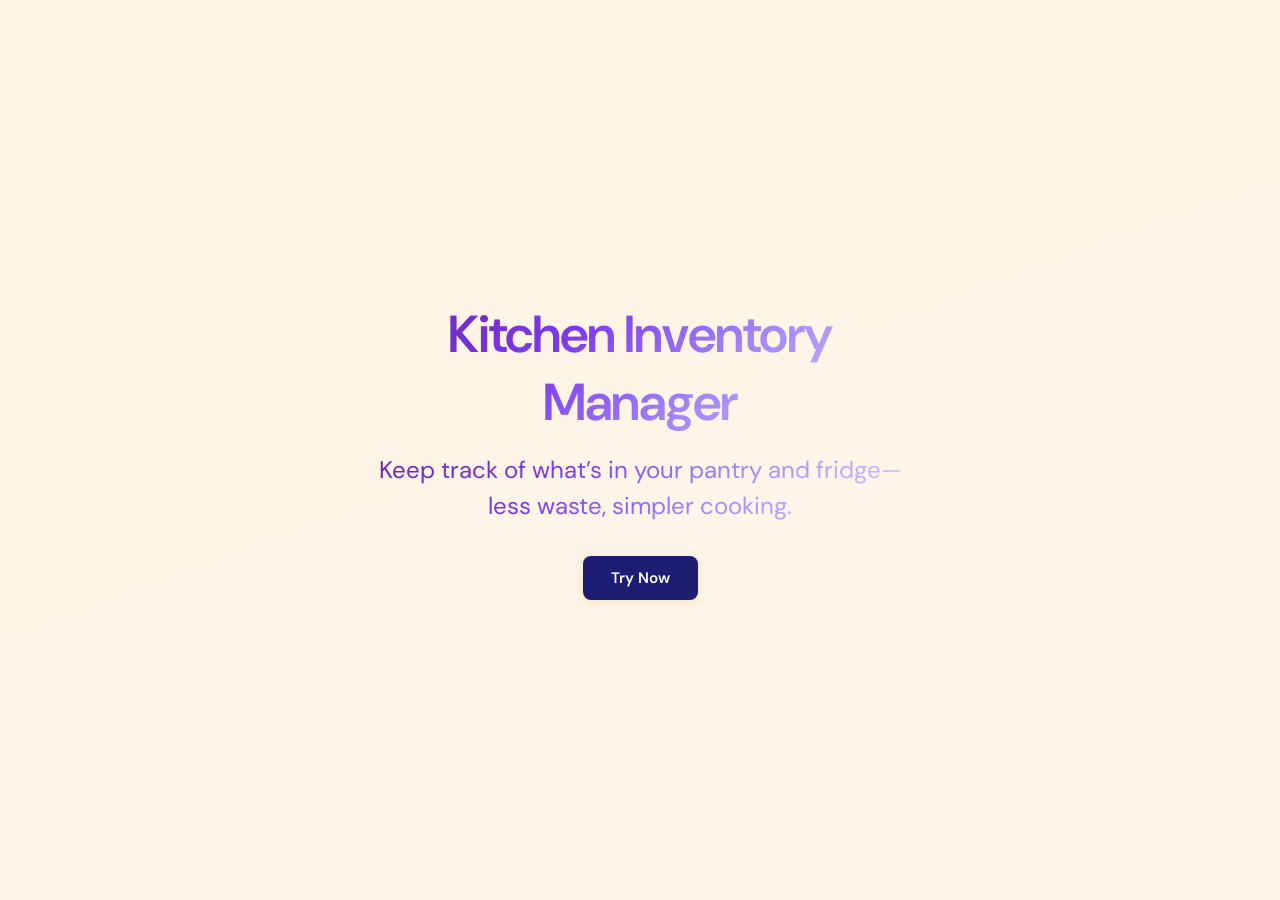
==== index.html @ 6f3303cb "Text animation and colour" ====
<!DOCTYPE html>
<html lang="en">
<head>
  <meta charset="UTF-8">
  <meta name="viewport" content="width=device-width, initial-scale=1.0">
  <title>Kitchen Inventory Manager</title>
  <link rel="preconnect" href="https://fonts.googleapis.com">
  <link rel="preconnect" href="https://fonts.gstatic.com" crossorigin>
  <link href="https://fonts.googleapis.com/css2?family=DM+Sans:wght@400;600&display=swap" rel="stylesheet">
  <style>
    * {
      margin: 0;
      padding: 0;
      box-sizing: border-box;
    }

    body {
      font-family: 'DM Sans', system-ui, sans-serif;
      min-height: 100vh;
      display: flex;
      align-items: center;
      justify-content: center;
      background: linear-gradient(160deg, #fef9e7 0%, #fef5e7 40%, #fdf6ec 100%);
      color: #2c2c2c;
      padding: 1.5rem;
    }

    .card {
      text-align: center;
      max-width: 560px;
    }

    @keyframes fadeInUp {
      from {
        opacity: 0;
        transform: translateY(28px);
      }
      to {
        opacity: 1;
        transform: translateY(0);
      }
    }

    h1 {
      font-size: 3.25rem;
      font-weight: 600;
      letter-spacing: -0.02em;
      margin-bottom: 1rem;
      background: linear-gradient(135deg, #6b21a8 0%, #7c3aed 35%, #a78bfa 65%, #c4b5fd 85%, #e2e8f0 100%);
      -webkit-background-clip: text;
      background-clip: text;
      color: transparent;
      animation: fadeInUp 0.8s ease-out forwards;
    }

    .subtitle {
      font-size: 1.5rem;
      font-weight: 400;
      line-height: 1.5;
      margin-bottom: 2rem;
      background: linear-gradient(135deg, #6b21a8 0%, #7c3aed 35%, #a78bfa 65%, #c4b5fd 85%, #e2e8f0 100%);
      -webkit-background-clip: text;
      background-clip: text;
      color: transparent;
      animation: fadeInUp 0.8s ease-out 0.15s forwards;
      opacity: 0;
    }

    .btn {
      display: inline-block;
      padding: 0.75rem 1.75rem;
      font-family: inherit;
      font-size: 0.95rem;
      font-weight: 600;
      color: #fff;
      background: #1d1d74;
      border: none;
      border-radius: 8px;
      cursor: pointer;
      text-decoration: none;
      transition: background 0.2s, transform 0.15s;
      box-shadow: 0 2px 8px rgba(232, 168, 56, 0.25);
      animation: fadeInUp 0.8s ease-out 0.3s forwards;
      opacity: 0;
    }

    .btn:hover {
      background: #d99a2e;
      transform: translateY(-1px);
      box-shadow: 0 4px 12px rgba(232, 168, 56, 0.3);
    }

    .btn:active {
      transform: translateY(0);
    }
  </style>
</head>
<body>
  <main class="card">
    <h1>Kitchen Inventory Manager</h1>
    <p class="subtitle">Keep track of what’s in your pantry and fridge—less waste, simpler cooking.</p>
    <a href="#" class="btn">Try Now</a>
  </main>
</body>
</html>
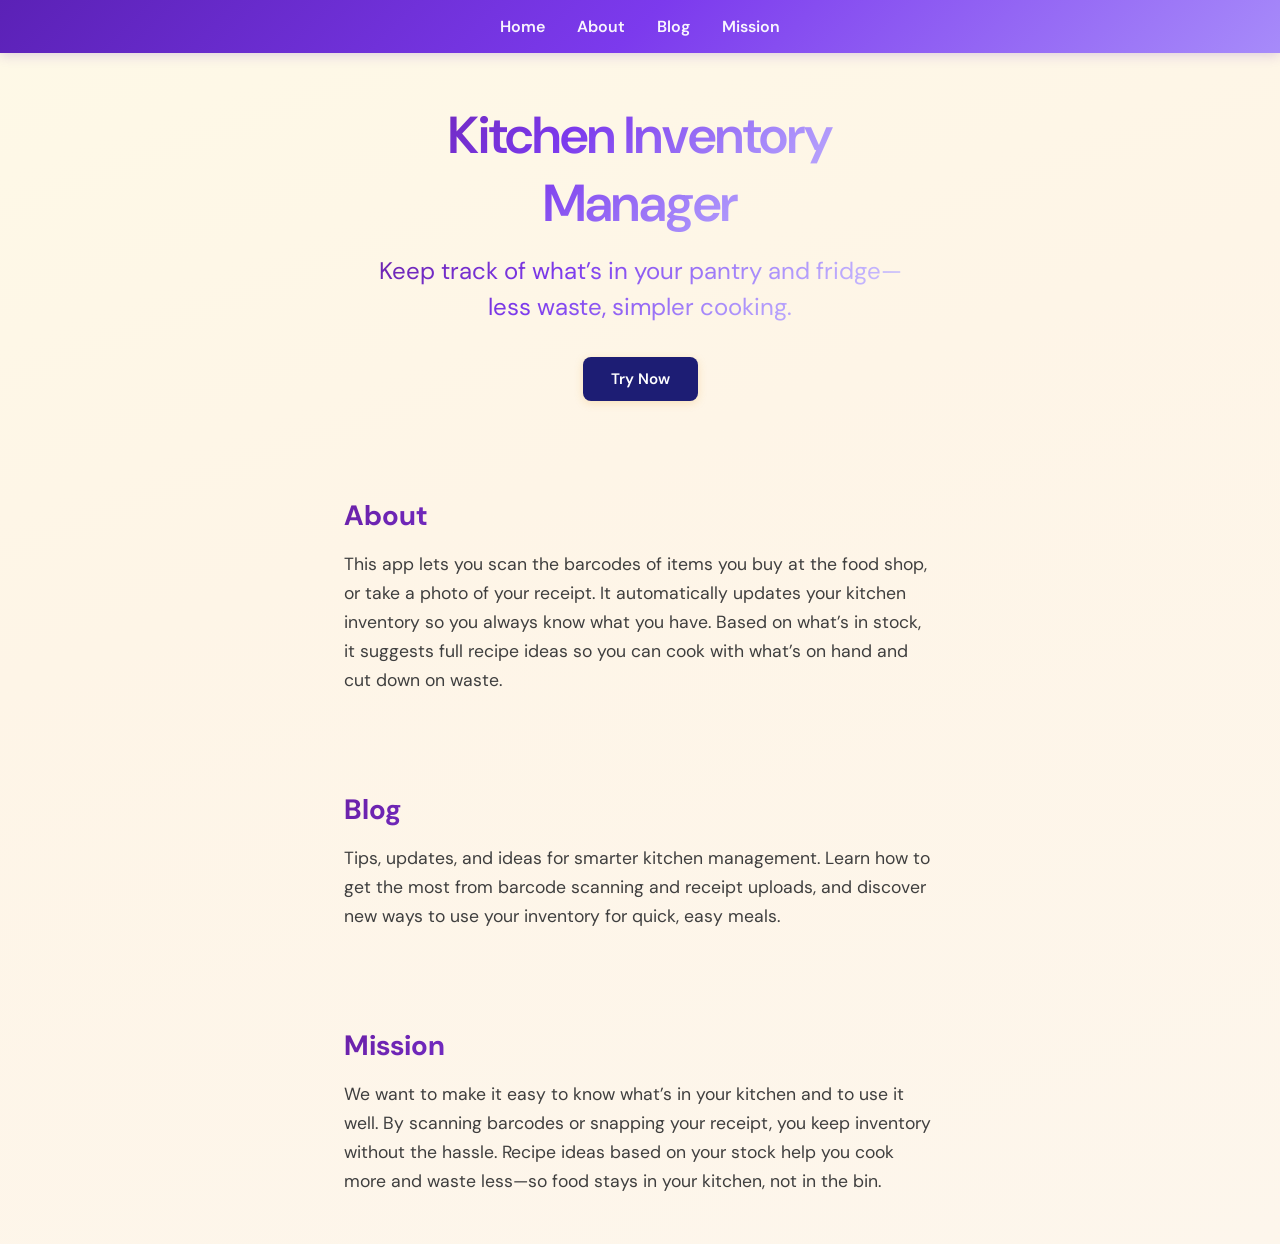
==== commit 24c50915: "Banner multipgae" ====
--- a/index.html
+++ b/index.html
@@ -17,17 +17,43 @@
     body {
       font-family: 'DM Sans', system-ui, sans-serif;
       min-height: 100vh;
-      display: flex;
-      align-items: center;
-      justify-content: center;
       background: linear-gradient(160deg, #fef9e7 0%, #fef5e7 40%, #fdf6ec 100%);
       color: #2c2c2c;
-      padding: 1.5rem;
+    }
+
+    .banner {
+      background: linear-gradient(135deg, #5b21b6 0%, #7c3aed 50%, #a78bfa 100%);
+      padding: 1rem 1.5rem;
+      box-shadow: 0 2px 12px rgba(91, 33, 182, 0.2);
+    }
+
+    .banner nav {
+      max-width: 900px;
+      margin: 0 auto;
+      display: flex;
+      justify-content: center;
+      gap: 2rem;
+      flex-wrap: wrap;
+    }
+
+    .banner a {
+      color: #fff;
+      text-decoration: none;
+      font-weight: 600;
+      font-size: 1rem;
+      opacity: 0.95;
+      transition: opacity 0.2s;
+    }
+
+    .banner a:hover {
+      opacity: 1;
+      text-decoration: underline;
     }
 
     .card {
       text-align: center;
       max-width: 560px;
+      margin: 0 auto;
     }
 
     @keyframes fadeInUp {
@@ -93,13 +119,60 @@
     .btn:active {
       transform: translateY(0);
     }
+
+    section {
+      max-width: 640px;
+      margin: 0 auto;
+      padding: 3rem 1.5rem;
+    }
+
+    section h2 {
+      font-size: 1.75rem;
+      margin-bottom: 1rem;
+      background: linear-gradient(135deg, #6b21a8 0%, #7c3aed 60%, #e2e8f0 100%);
+      -webkit-background-clip: text;
+      background-clip: text;
+      color: transparent;
+    }
+
+    section p {
+      font-size: 1.1rem;
+      line-height: 1.65;
+      color: #3f3f3f;
+    }
   </style>
 </head>
 <body>
-  <main class="card">
-    <h1>Kitchen Inventory Manager</h1>
-    <p class="subtitle">Keep track of what’s in your pantry and fridge—less waste, simpler cooking.</p>
-    <a href="#" class="btn">Try Now</a>
-  </main>
+  <header class="banner">
+    <nav>
+      <a href="#home">Home</a>
+      <a href="#about">About</a>
+      <a href="#blog">Blog</a>
+      <a href="#mission">Mission</a>
+    </nav>
+  </header>
+
+  <section id="home">
+    <main class="card">
+      <h1>Kitchen Inventory Manager</h1>
+      <p class="subtitle">Keep track of what’s in your pantry and fridge—less waste, simpler cooking.</p>
+      <a href="#" class="btn">Try Now</a>
+    </main>
+  </section>
+
+  <section id="about">
+    <h2>About</h2>
+    <p>This app lets you scan the barcodes of items you buy at the food shop, or take a photo of your receipt. It automatically updates your kitchen inventory so you always know what you have. Based on what’s in stock, it suggests full recipe ideas so you can cook with what’s on hand and cut down on waste.</p>
+  </section>
+
+  <section id="blog">
+    <h2>Blog</h2>
+    <p>Tips, updates, and ideas for smarter kitchen management. Learn how to get the most from barcode scanning and receipt uploads, and discover new ways to use your inventory for quick, easy meals.</p>
+  </section>
+
+  <section id="mission">
+    <h2>Mission</h2>
+    <p>We want to make it easy to know what’s in your kitchen and to use it well. By scanning barcodes or snapping your receipt, you keep inventory without the hassle. Recipe ideas based on your stock help you cook more and waste less—so food stays in your kitchen, not in the bin.</p>
+  </section>
 </body>
 </html>
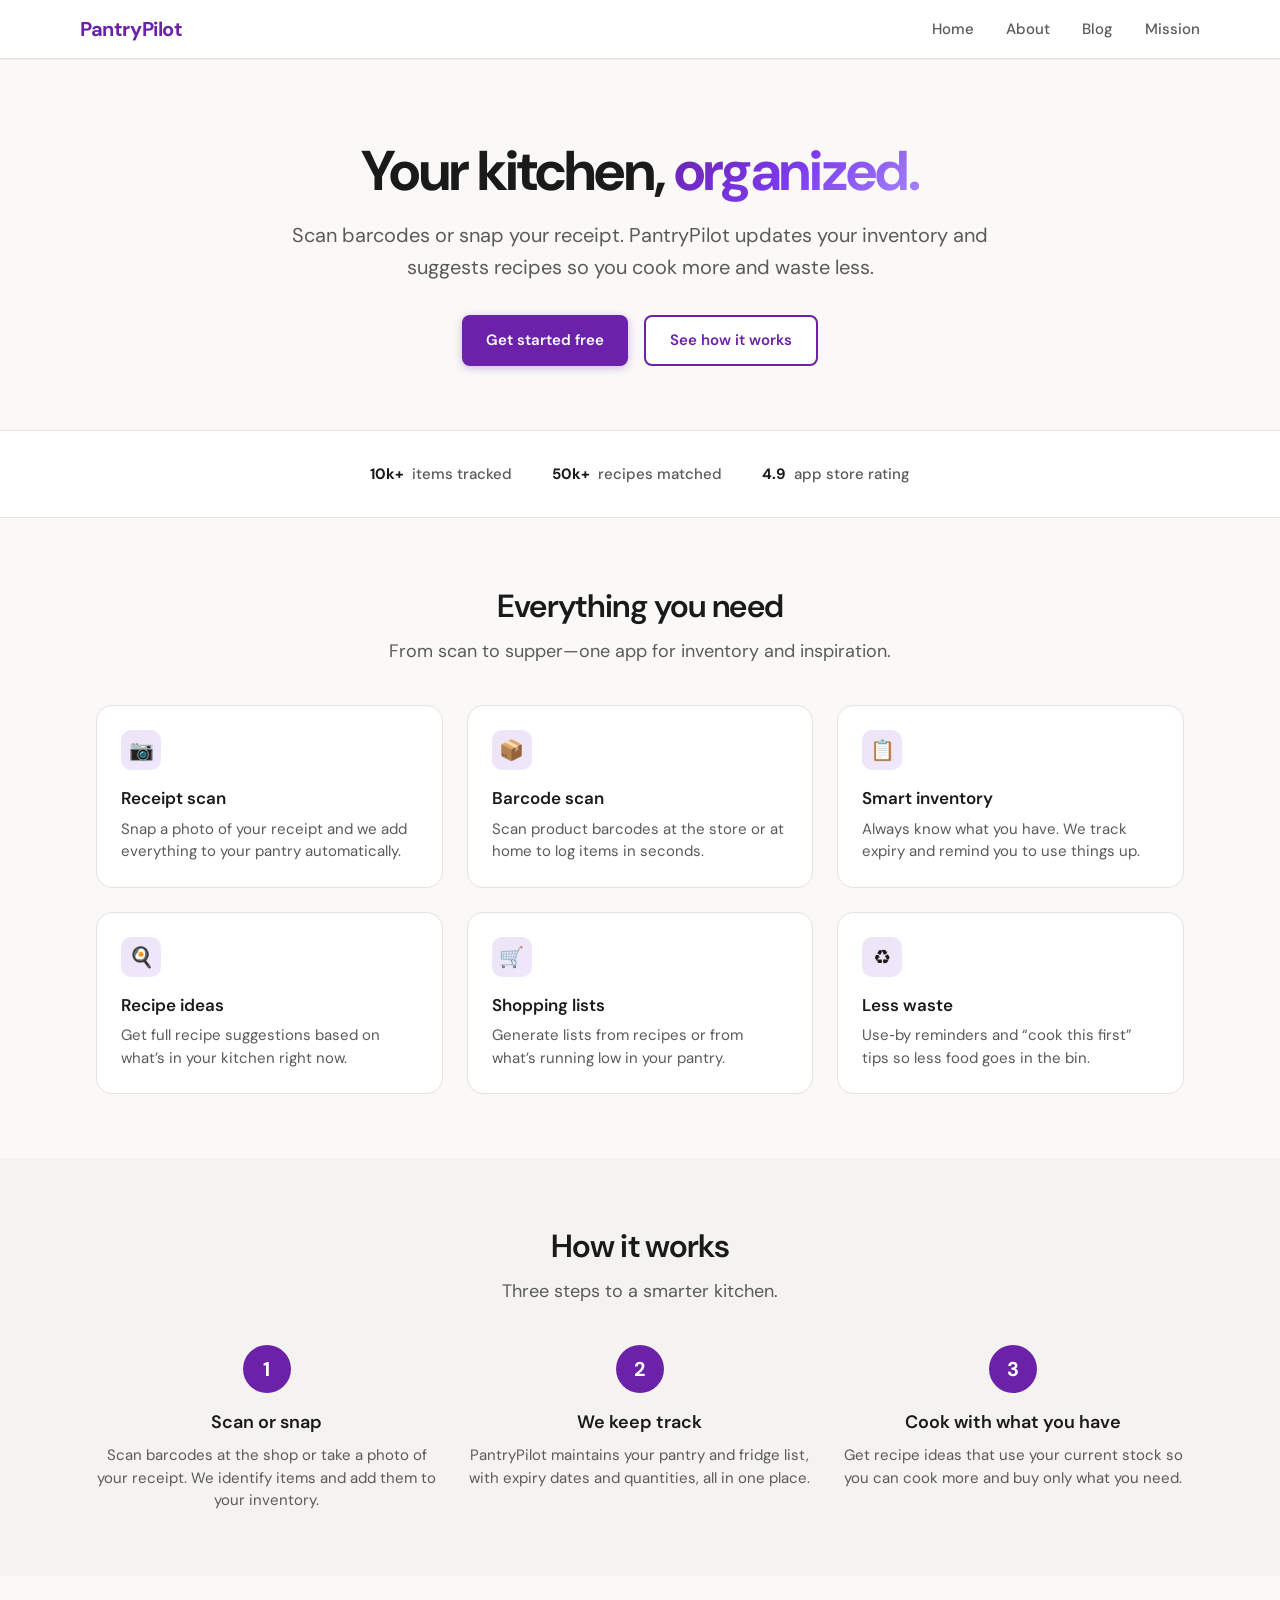
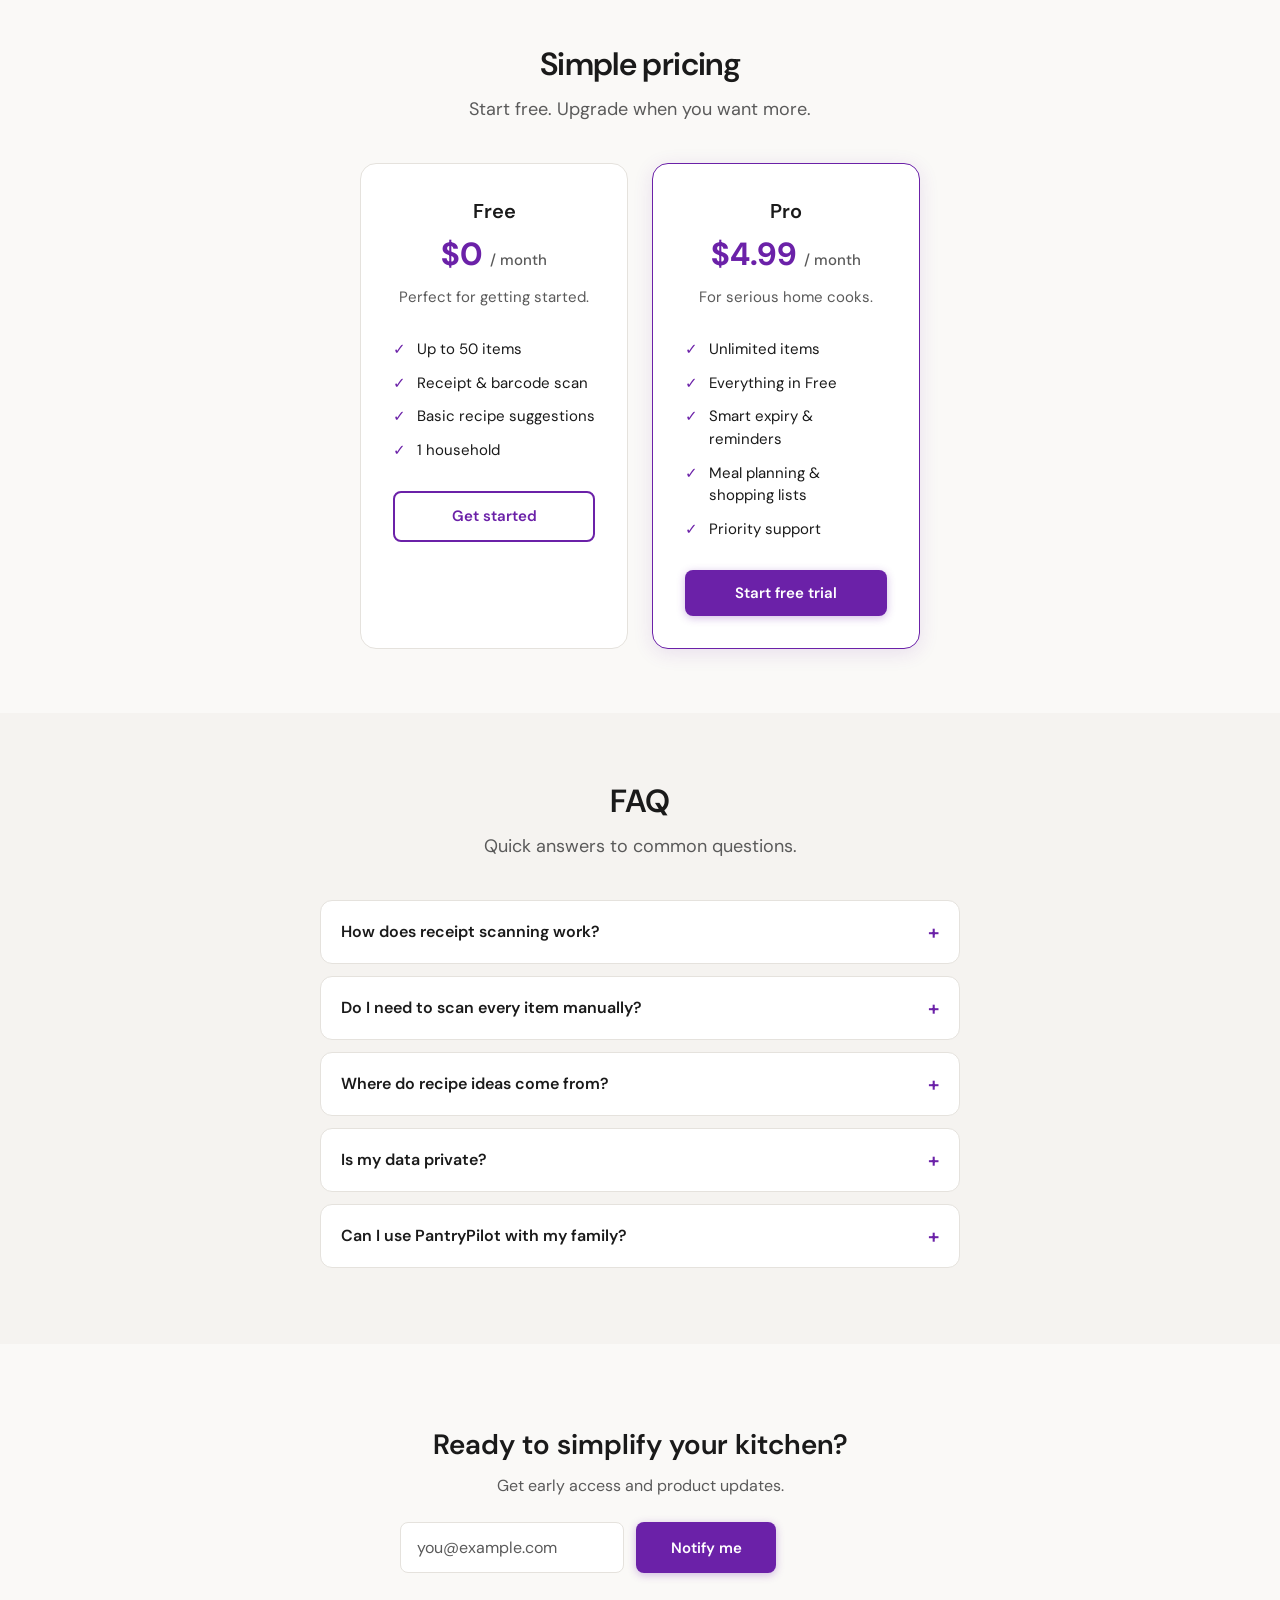
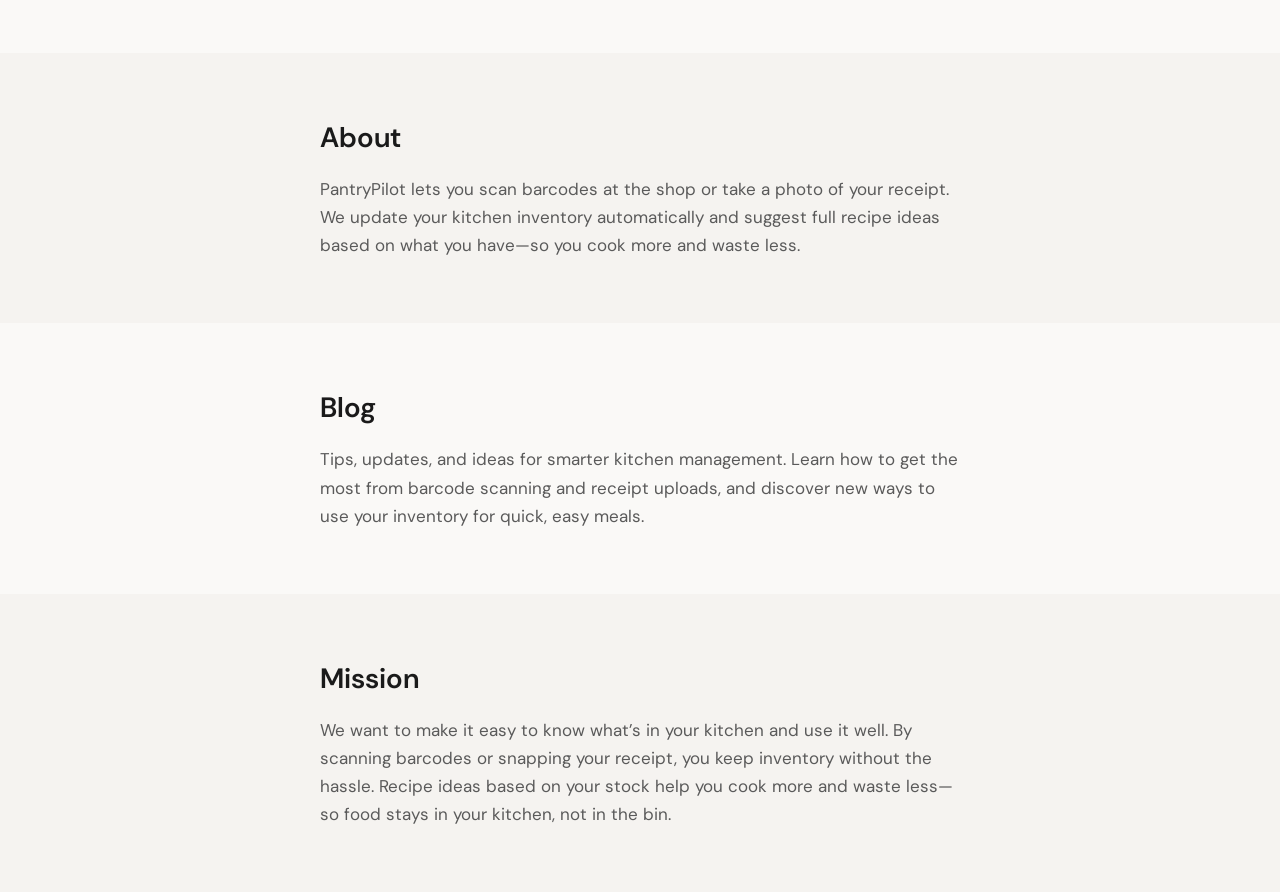
==== commit cee5f609: "Home update" ====
--- a/index.html
+++ b/index.html
@@ -3,176 +3,203 @@
 <head>
   <meta charset="UTF-8">
   <meta name="viewport" content="width=device-width, initial-scale=1.0">
-  <title>Kitchen Inventory Manager</title>
+  <title>PantryPilot – Kitchen inventory & recipe ideas</title>
   <link rel="preconnect" href="https://fonts.googleapis.com">
   <link rel="preconnect" href="https://fonts.gstatic.com" crossorigin>
-  <link href="https://fonts.googleapis.com/css2?family=DM+Sans:wght@400;600&display=swap" rel="stylesheet">
-  <style>
-    * {
-      margin: 0;
-      padding: 0;
-      box-sizing: border-box;
-    }
-
-    body {
-      font-family: 'DM Sans', system-ui, sans-serif;
-      min-height: 100vh;
-      background: linear-gradient(160deg, #fef9e7 0%, #fef5e7 40%, #fdf6ec 100%);
-      color: #2c2c2c;
-    }
-
-    .banner {
-      background: linear-gradient(135deg, #5b21b6 0%, #7c3aed 50%, #a78bfa 100%);
-      padding: 1rem 1.5rem;
-      box-shadow: 0 2px 12px rgba(91, 33, 182, 0.2);
-    }
-
-    .banner nav {
-      max-width: 900px;
-      margin: 0 auto;
-      display: flex;
-      justify-content: center;
-      gap: 2rem;
-      flex-wrap: wrap;
-    }
-
-    .banner a {
-      color: #fff;
-      text-decoration: none;
-      font-weight: 600;
-      font-size: 1rem;
-      opacity: 0.95;
-      transition: opacity 0.2s;
-    }
-
-    .banner a:hover {
-      opacity: 1;
-      text-decoration: underline;
-    }
-
-    .card {
-      text-align: center;
-      max-width: 560px;
-      margin: 0 auto;
-    }
-
-    @keyframes fadeInUp {
-      from {
-        opacity: 0;
-        transform: translateY(28px);
-      }
-      to {
-        opacity: 1;
-        transform: translateY(0);
-      }
-    }
-
-    h1 {
-      font-size: 3.25rem;
-      font-weight: 600;
-      letter-spacing: -0.02em;
-      margin-bottom: 1rem;
-      background: linear-gradient(135deg, #6b21a8 0%, #7c3aed 35%, #a78bfa 65%, #c4b5fd 85%, #e2e8f0 100%);
-      -webkit-background-clip: text;
-      background-clip: text;
-      color: transparent;
-      animation: fadeInUp 0.8s ease-out forwards;
-    }
-
-    .subtitle {
-      font-size: 1.5rem;
-      font-weight: 400;
-      line-height: 1.5;
-      margin-bottom: 2rem;
-      background: linear-gradient(135deg, #6b21a8 0%, #7c3aed 35%, #a78bfa 65%, #c4b5fd 85%, #e2e8f0 100%);
-      -webkit-background-clip: text;
-      background-clip: text;
-      color: transparent;
-      animation: fadeInUp 0.8s ease-out 0.15s forwards;
-      opacity: 0;
-    }
-
-    .btn {
-      display: inline-block;
-      padding: 0.75rem 1.75rem;
-      font-family: inherit;
-      font-size: 0.95rem;
-      font-weight: 600;
-      color: #fff;
-      background: #1d1d74;
-      border: none;
-      border-radius: 8px;
-      cursor: pointer;
-      text-decoration: none;
-      transition: background 0.2s, transform 0.15s;
-      box-shadow: 0 2px 8px rgba(232, 168, 56, 0.25);
-      animation: fadeInUp 0.8s ease-out 0.3s forwards;
-      opacity: 0;
-    }
-
-    .btn:hover {
-      background: #d99a2e;
-      transform: translateY(-1px);
-      box-shadow: 0 4px 12px rgba(232, 168, 56, 0.3);
-    }
-
-    .btn:active {
-      transform: translateY(0);
-    }
-
-    section {
-      max-width: 640px;
-      margin: 0 auto;
-      padding: 3rem 1.5rem;
-    }
-
-    section h2 {
-      font-size: 1.75rem;
-      margin-bottom: 1rem;
-      background: linear-gradient(135deg, #6b21a8 0%, #7c3aed 60%, #e2e8f0 100%);
-      -webkit-background-clip: text;
-      background-clip: text;
-      color: transparent;
-    }
-
-    section p {
-      font-size: 1.1rem;
-      line-height: 1.65;
-      color: #3f3f3f;
-    }
-  </style>
+  <link href="https://fonts.googleapis.com/css2?family=DM+Sans:wght@400;500;600;700&display=swap" rel="stylesheet">
+  <link rel="stylesheet" href="style.css">
 </head>
 <body>
-  <header class="banner">
-    <nav>
-      <a href="#home">Home</a>
-      <a href="#about">About</a>
-      <a href="#blog">Blog</a>
-      <a href="#mission">Mission</a>
-    </nav>
+  <header class="header">
+    <div class="header__inner">
+      <a href="#home" class="header__logo">PantryPilot</a>
+      <nav class="header__nav">
+        <a href="#home">Home</a>
+        <a href="#about">About</a>
+        <a href="#blog">Blog</a>
+        <a href="#mission">Mission</a>
+      </nav>
+    </div>
   </header>
 
-  <section id="home">
-    <main class="card">
-      <h1>Kitchen Inventory Manager</h1>
-      <p class="subtitle">Keep track of what’s in your pantry and fridge—less waste, simpler cooking.</p>
-      <a href="#" class="btn">Try Now</a>
-    </main>
-  </section>
-
-  <section id="about">
-    <h2>About</h2>
-    <p>This app lets you scan the barcodes of items you buy at the food shop, or take a photo of your receipt. It automatically updates your kitchen inventory so you always know what you have. Based on what’s in stock, it suggests full recipe ideas so you can cook with what’s on hand and cut down on waste.</p>
-  </section>
-
-  <section id="blog">
-    <h2>Blog</h2>
-    <p>Tips, updates, and ideas for smarter kitchen management. Learn how to get the most from barcode scanning and receipt uploads, and discover new ways to use your inventory for quick, easy meals.</p>
-  </section>
-
-  <section id="mission">
-    <h2>Mission</h2>
-    <p>We want to make it easy to know what’s in your kitchen and to use it well. By scanning barcodes or snapping your receipt, you keep inventory without the hassle. Recipe ideas based on your stock help you cook more and waste less—so food stays in your kitchen, not in the bin.</p>
-  </section>
+  <main>
+    <!-- ===== HOME: all sections below ===== -->
+    <section id="home" class="hero" aria-label="Hero">
+      <div class="hero__inner">
+        <h1 class="hero__headline">Your kitchen, <span>organized.</span></h1>
+        <p class="hero__subheadline">Scan barcodes or snap your receipt. PantryPilot updates your inventory and suggests recipes so you cook more and waste less.</p>
+        <div class="hero__ctas">
+          <a href="#" class="btn btn--primary">Get started free</a>
+          <a href="#how-it-works" class="btn btn--secondary">See how it works</a>
+        </div>
+      </div>
+    </section>
+
+    <div class="social-proof">
+      <div class="social-proof__inner">
+        <div class="social-proof__item"><strong>10k+</strong> items tracked</div>
+        <div class="social-proof__item"><strong>50k+</strong> recipes matched</div>
+        <div class="social-proof__item"><strong>4.9</strong> app store rating</div>
+      </div>
+    </div>
+
+    <section id="features" class="section features" aria-labelledby="features-title">
+      <div class="container">
+        <h2 id="features-title" class="section__title">Everything you need</h2>
+        <p class="section__subtitle">From scan to supper—one app for inventory and inspiration.</p>
+        <div class="features__grid">
+          <article class="feature-card">
+            <div class="feature-card__icon" aria-hidden="true">📷</div>
+            <h3 class="feature-card__title">Receipt scan</h3>
+            <p class="feature-card__desc">Snap a photo of your receipt and we add everything to your pantry automatically.</p>
+          </article>
+          <article class="feature-card">
+            <div class="feature-card__icon" aria-hidden="true">📦</div>
+            <h3 class="feature-card__title">Barcode scan</h3>
+            <p class="feature-card__desc">Scan product barcodes at the store or at home to log items in seconds.</p>
+          </article>
+          <article class="feature-card">
+            <div class="feature-card__icon" aria-hidden="true">📋</div>
+            <h3 class="feature-card__title">Smart inventory</h3>
+            <p class="feature-card__desc">Always know what you have. We track expiry and remind you to use things up.</p>
+          </article>
+          <article class="feature-card">
+            <div class="feature-card__icon" aria-hidden="true">🍳</div>
+            <h3 class="feature-card__title">Recipe ideas</h3>
+            <p class="feature-card__desc">Get full recipe suggestions based on what’s in your kitchen right now.</p>
+          </article>
+          <article class="feature-card">
+            <div class="feature-card__icon" aria-hidden="true">🛒</div>
+            <h3 class="feature-card__title">Shopping lists</h3>
+            <p class="feature-card__desc">Generate lists from recipes or from what’s running low in your pantry.</p>
+          </article>
+          <article class="feature-card">
+            <div class="feature-card__icon" aria-hidden="true">♻️</div>
+            <h3 class="feature-card__title">Less waste</h3>
+            <p class="feature-card__desc">Use‑by reminders and “cook this first” tips so less food goes in the bin.</p>
+          </article>
+        </div>
+      </div>
+    </section>
+
+    <section id="how-it-works" class="section how" aria-labelledby="how-title">
+      <div class="container">
+        <h2 id="how-title" class="section__title">How it works</h2>
+        <p class="section__subtitle">Three steps to a smarter kitchen.</p>
+        <div class="how__steps">
+          <div class="how__step">
+            <h3>Scan or snap</h3>
+            <p>Scan barcodes at the shop or take a photo of your receipt. We identify items and add them to your inventory.</p>
+          </div>
+          <div class="how__step">
+            <h3>We keep track</h3>
+            <p>PantryPilot maintains your pantry and fridge list, with expiry dates and quantities, all in one place.</p>
+          </div>
+          <div class="how__step">
+            <h3>Cook with what you have</h3>
+            <p>Get recipe ideas that use your current stock so you can cook more and buy only what you need.</p>
+          </div>
+        </div>
+      </div>
+    </section>
+
+    <section id="pricing" class="section pricing" aria-labelledby="pricing-title">
+      <div class="container">
+        <h2 id="pricing-title" class="section__title">Simple pricing</h2>
+        <p class="section__subtitle">Start free. Upgrade when you want more.</p>
+        <div class="pricing__grid">
+          <div class="pricing-card">
+            <h3 class="pricing-card__name">Free</h3>
+            <p class="pricing-card__price">$0 <span>/ month</span></p>
+            <p class="pricing-card__desc">Perfect for getting started.</p>
+            <ul class="pricing-card__list">
+              <li>Up to 50 items</li>
+              <li>Receipt & barcode scan</li>
+              <li>Basic recipe suggestions</li>
+              <li>1 household</li>
+            </ul>
+            <a href="#" class="btn btn--secondary">Get started</a>
+          </div>
+          <div class="pricing-card pricing-card--highlight">
+            <h3 class="pricing-card__name">Pro</h3>
+            <p class="pricing-card__price">$4.99 <span>/ month</span></p>
+            <p class="pricing-card__desc">For serious home cooks.</p>
+            <ul class="pricing-card__list">
+              <li>Unlimited items</li>
+              <li>Everything in Free</li>
+              <li>Smart expiry & reminders</li>
+              <li>Meal planning & shopping lists</li>
+              <li>Priority support</li>
+            </ul>
+            <a href="#" class="btn btn--primary">Start free trial</a>
+          </div>
+        </div>
+      </div>
+    </section>
+
+    <section id="faq" class="section faq" aria-labelledby="faq-title">
+      <div class="container">
+        <h2 id="faq-title" class="section__title">FAQ</h2>
+        <p class="section__subtitle">Quick answers to common questions.</p>
+        <div class="faq__list">
+          <details class="faq__item">
+            <summary class="faq__question">How does receipt scanning work?</summary>
+            <div class="faq__answer"><div class="faq__answer-inner">Take a photo of your grocery receipt. Our app reads the items and amounts, then adds them to your pantry. You can edit or remove anything before saving.</div></div>
+          </details>
+          <details class="faq__item">
+            <summary class="faq__question">Do I need to scan every item manually?</summary>
+            <div class="faq__answer"><div class="faq__answer-inner">No. Receipt scan adds many items at once. You can also scan barcodes in bulk when you get home. Manual entry is there if you need it.</div></div>
+          </details>
+          <details class="faq__item">
+            <summary class="faq__question">Where do recipe ideas come from?</summary>
+            <div class="faq__answer"><div class="faq__answer-inner">We match your inventory to a large recipe database. You see full recipes you can make with what you have, with options to filter by diet and time.</div></div>
+          </details>
+          <details class="faq__item">
+            <summary class="faq__question">Is my data private?</summary>
+            <div class="faq__answer"><div class="faq__answer-inner">Yes. Your inventory and receipts are stored securely and we don’t sell your data. You can export or delete your data anytime.</div></div>
+          </details>
+          <details class="faq__item">
+            <summary class="faq__question">Can I use PantryPilot with my family?</summary>
+            <div class="faq__answer"><div class="faq__answer-inner">Free supports one household. Pro lets you share one pantry with family members so everyone can update and see the same inventory and lists.</div></div>
+          </details>
+        </div>
+      </div>
+    </section>
+
+    <section id="final-cta" class="section final-cta" aria-label="Get updates">
+      <div class="final-cta__inner">
+        <h2 class="final-cta__headline">Ready to simplify your kitchen?</h2>
+        <p class="final-cta__sub">Get early access and product updates.</p>
+        <form class="final-cta__form" action="#" method="get" aria-label="Email signup">
+          <input type="email" class="final-cta__input" name="email" placeholder="you@example.com" required>
+          <button type="submit" class="btn btn--primary">Notify me</button>
+        </form>
+      </div>
+    </section>
+
+    <!-- ===== About ===== -->
+    <section id="about" class="content-section" aria-labelledby="about-title">
+      <div class="content-section__inner">
+        <h2 id="about-title">About</h2>
+        <p>PantryPilot lets you scan barcodes at the shop or take a photo of your receipt. We update your kitchen inventory automatically and suggest full recipe ideas based on what you have—so you cook more and waste less.</p>
+      </div>
+    </section>
+
+    <!-- ===== Blog ===== -->
+    <section id="blog" class="content-section" aria-labelledby="blog-title">
+      <div class="content-section__inner">
+        <h2 id="blog-title">Blog</h2>
+        <p>Tips, updates, and ideas for smarter kitchen management. Learn how to get the most from barcode scanning and receipt uploads, and discover new ways to use your inventory for quick, easy meals.</p>
+      </div>
+    </section>
+
+    <!-- ===== Mission ===== -->
+    <section id="mission" class="content-section" aria-labelledby="mission-title">
+      <div class="content-section__inner">
+        <h2 id="mission-title">Mission</h2>
+        <p>We want to make it easy to know what’s in your kitchen and use it well. By scanning barcodes or snapping your receipt, you keep inventory without the hassle. Recipe ideas based on your stock help you cook more and waste less—so food stays in your kitchen, not in the bin.</p>
+      </div>
+    </section>
+  </main>
 </body>
 </html>
--- a/style.css
+++ b/style.css
@@ -0,0 +1,612 @@
+/* ===== Reset & variables ===== */
+*,
+*::before,
+*::after {
+  margin: 0;
+  padding: 0;
+  box-sizing: border-box;
+}
+
+:root {
+  --color-bg: #faf9f7;
+  --color-bg-alt: #f5f3f0;
+  --color-text: #1a1a1a;
+  --color-text-muted: #5a5a5a;
+  --color-primary: #6b21a8;
+  --color-primary-light: #7c3aed;
+  --color-primary-lighter: #a78bfa;
+  --color-accent: #e8a838;
+  --color-white: #fff;
+  --color-border: #e5e2dd;
+  --font-sans: 'DM Sans', system-ui, -apple-system, sans-serif;
+  --container: min(1120px, 100% - 2rem);
+  --radius: 12px;
+  --radius-lg: 16px;
+  --shadow: 0 2px 12px rgba(0, 0, 0, 0.06);
+  --shadow-lg: 0 8px 32px rgba(0, 0, 0, 0.08);
+}
+
+html {
+  scroll-behavior: smooth;
+}
+
+body {
+  font-family: var(--font-sans);
+  background: var(--color-bg);
+  color: var(--color-text);
+  line-height: 1.5;
+  -webkit-font-smoothing: antialiased;
+}
+
+/* ===== Header ===== */
+.header {
+  position: sticky;
+  top: 0;
+  z-index: 100;
+  background: var(--color-white);
+  border-bottom: 1px solid var(--color-border);
+  padding: 0.875rem 1.5rem;
+  box-shadow: 0 1px 0 rgba(0, 0, 0, 0.04);
+}
+
+.header__inner {
+  max-width: var(--container);
+  margin: 0 auto;
+  display: flex;
+  align-items: center;
+  justify-content: space-between;
+  gap: 1rem;
+}
+
+.header__logo {
+  font-weight: 700;
+  font-size: 1.25rem;
+  color: var(--color-primary);
+  text-decoration: none;
+  letter-spacing: -0.02em;
+}
+
+.header__nav {
+  display: flex;
+  align-items: center;
+  gap: 2rem;
+}
+
+.header__nav a {
+  color: var(--color-text-muted);
+  text-decoration: none;
+  font-weight: 500;
+  font-size: 0.9375rem;
+  transition: color 0.2s;
+}
+
+.header__nav a:hover {
+  color: var(--color-primary);
+}
+
+@media (max-width: 640px) {
+  .header__nav {
+    gap: 1.25rem;
+  }
+  .header__nav a {
+    font-size: 0.875rem;
+  }
+}
+
+/* ===== Section containers ===== */
+.section {
+  padding: 4rem 1.5rem;
+}
+
+.section--alt {
+  background: var(--color-bg-alt);
+}
+
+.container {
+  max-width: var(--container);
+  margin: 0 auto;
+}
+
+.section__title {
+  font-size: 2rem;
+  font-weight: 600;
+  letter-spacing: -0.02em;
+  color: var(--color-text);
+  text-align: center;
+  margin-bottom: 0.5rem;
+}
+
+.section__subtitle {
+  font-size: 1.125rem;
+  color: var(--color-text-muted);
+  text-align: center;
+  max-width: 540px;
+  margin: 0 auto 2.5rem;
+}
+
+/* ===== Buttons ===== */
+.btn {
+  display: inline-flex;
+  align-items: center;
+  justify-content: center;
+  padding: 0.75rem 1.5rem;
+  font-family: var(--font-sans);
+  font-size: 0.9375rem;
+  font-weight: 600;
+  text-decoration: none;
+  border: none;
+  border-radius: 8px;
+  cursor: pointer;
+  transition: transform 0.15s, box-shadow 0.2s, background 0.2s;
+}
+
+.btn--primary {
+  background: var(--color-primary);
+  color: var(--color-white);
+  box-shadow: 0 2px 8px rgba(107, 33, 168, 0.3);
+}
+
+.btn--primary:hover {
+  background: var(--color-primary-light);
+  transform: translateY(-1px);
+  box-shadow: 0 4px 14px rgba(107, 33, 168, 0.35);
+}
+
+.btn--secondary {
+  background: var(--color-white);
+  color: var(--color-primary);
+  border: 2px solid var(--color-primary);
+}
+
+.btn--secondary:hover {
+  background: rgba(107, 33, 168, 0.06);
+  transform: translateY(-1px);
+}
+
+.btn:active {
+  transform: translateY(0);
+}
+
+/* ===== Hero ===== */
+.hero {
+  padding: 5rem 1.5rem 4rem;
+  text-align: center;
+}
+
+.hero__inner {
+  max-width: 720px;
+  margin: 0 auto;
+}
+
+.hero__headline {
+  font-size: clamp(2.25rem, 5vw, 3.5rem);
+  font-weight: 700;
+  letter-spacing: -0.03em;
+  line-height: 1.15;
+  color: var(--color-text);
+  margin-bottom: 1rem;
+}
+
+.hero__headline span {
+  background: linear-gradient(135deg, var(--color-primary) 0%, var(--color-primary-light) 50%, var(--color-primary-lighter) 100%);
+  -webkit-background-clip: text;
+  background-clip: text;
+  color: transparent;
+}
+
+.hero__subheadline {
+  font-size: 1.25rem;
+  color: var(--color-text-muted);
+  line-height: 1.6;
+  margin-bottom: 2rem;
+}
+
+.hero__ctas {
+  display: flex;
+  flex-wrap: wrap;
+  gap: 1rem;
+  justify-content: center;
+}
+
+.hero__ctas .btn {
+  min-width: 140px;
+}
+
+/* ===== Social proof ===== */
+.social-proof {
+  padding: 2rem 1.5rem;
+  border-top: 1px solid var(--color-border);
+  border-bottom: 1px solid var(--color-border);
+  background: var(--color-white);
+}
+
+.social-proof__inner {
+  max-width: var(--container);
+  margin: 0 auto;
+  display: flex;
+  flex-wrap: wrap;
+  align-items: center;
+  justify-content: center;
+  gap: 2.5rem;
+}
+
+.social-proof__item {
+  display: flex;
+  align-items: center;
+  gap: 0.5rem;
+  font-size: 0.9375rem;
+  color: var(--color-text-muted);
+  font-weight: 500;
+}
+
+.social-proof__item strong {
+  color: var(--color-text);
+}
+
+@media (max-width: 640px) {
+  .social-proof__inner {
+    gap: 1.5rem;
+  }
+}
+
+/* ===== Features grid ===== */
+.features {
+  padding: 4rem 1.5rem;
+}
+
+.features__grid {
+  display: grid;
+  grid-template-columns: repeat(3, 1fr);
+  gap: 1.5rem;
+  max-width: var(--container);
+  margin: 0 auto;
+}
+
+.feature-card {
+  background: var(--color-white);
+  border: 1px solid var(--color-border);
+  border-radius: var(--radius-lg);
+  padding: 1.5rem;
+  transition: box-shadow 0.2s, border-color 0.2s;
+}
+
+.feature-card:hover {
+  box-shadow: var(--shadow-lg);
+  border-color: var(--color-primary-lighter);
+}
+
+.feature-card__icon {
+  width: 40px;
+  height: 40px;
+  border-radius: 10px;
+  background: linear-gradient(135deg, rgba(107, 33, 168, 0.12) 0%, rgba(124, 58, 237, 0.12) 100%);
+  display: flex;
+  align-items: center;
+  justify-content: center;
+  font-size: 1.25rem;
+  margin-bottom: 1rem;
+}
+
+.feature-card__title {
+  font-size: 1.0625rem;
+  font-weight: 600;
+  color: var(--color-text);
+  margin-bottom: 0.375rem;
+}
+
+.feature-card__desc {
+  font-size: 0.9375rem;
+  color: var(--color-text-muted);
+  line-height: 1.5;
+}
+
+@media (max-width: 900px) {
+  .features__grid {
+    grid-template-columns: repeat(2, 1fr);
+  }
+}
+
+@media (max-width: 560px) {
+  .features__grid {
+    grid-template-columns: 1fr;
+  }
+}
+
+/* ===== How it works ===== */
+.how {
+  padding: 4rem 1.5rem;
+  background: var(--color-bg-alt);
+}
+
+.how__steps {
+  display: grid;
+  grid-template-columns: repeat(3, 1fr);
+  gap: 2rem;
+  max-width: var(--container);
+  margin: 0 auto;
+  counter-reset: step;
+}
+
+.how__step {
+  text-align: center;
+  position: relative;
+  counter-increment: step;
+}
+
+.how__step::before {
+  content: counter(step);
+  display: flex;
+  align-items: center;
+  justify-content: center;
+  width: 48px;
+  height: 48px;
+  margin: 0 auto 1rem;
+  background: var(--color-primary);
+  color: var(--color-white);
+  font-weight: 700;
+  font-size: 1.25rem;
+  border-radius: 50%;
+}
+
+.how__step h3 {
+  font-size: 1.125rem;
+  font-weight: 600;
+  color: var(--color-text);
+  margin-bottom: 0.5rem;
+}
+
+.how__step p {
+  font-size: 0.9375rem;
+  color: var(--color-text-muted);
+  line-height: 1.5;
+}
+
+@media (max-width: 768px) {
+  .how__steps {
+    grid-template-columns: 1fr;
+    gap: 2.5rem;
+  }
+}
+
+/* ===== Pricing ===== */
+.pricing {
+  padding: 4rem 1.5rem;
+}
+
+.pricing__grid {
+  display: grid;
+  grid-template-columns: repeat(2, 1fr);
+  gap: 1.5rem;
+  max-width: 560px;
+  margin: 0 auto;
+}
+
+.pricing-card {
+  background: var(--color-white);
+  border: 1px solid var(--color-border);
+  border-radius: var(--radius-lg);
+  padding: 2rem;
+  text-align: center;
+  transition: border-color 0.2s, box-shadow 0.2s;
+}
+
+.pricing-card--highlight {
+  border-color: var(--color-primary);
+  box-shadow: 0 4px 20px rgba(107, 33, 168, 0.12);
+}
+
+.pricing-card__name {
+  font-size: 1.25rem;
+  font-weight: 600;
+  color: var(--color-text);
+  margin-bottom: 0.25rem;
+}
+
+.pricing-card__price {
+  font-size: 2rem;
+  font-weight: 700;
+  color: var(--color-primary);
+  margin-bottom: 0.5rem;
+}
+
+.pricing-card__price span {
+  font-size: 0.9375rem;
+  font-weight: 500;
+  color: var(--color-text-muted);
+}
+
+.pricing-card__desc {
+  font-size: 0.9375rem;
+  color: var(--color-text-muted);
+  margin-bottom: 1.5rem;
+  line-height: 1.5;
+}
+
+.pricing-card__list {
+  list-style: none;
+  text-align: left;
+  margin-bottom: 1.5rem;
+}
+
+.pricing-card__list li {
+  font-size: 0.9375rem;
+  color: var(--color-text);
+  padding: 0.35rem 0;
+  padding-left: 1.5rem;
+  position: relative;
+}
+
+.pricing-card__list li::before {
+  content: '✓';
+  position: absolute;
+  left: 0;
+  color: var(--color-primary);
+  font-weight: 700;
+}
+
+.pricing-card .btn {
+  width: 100%;
+}
+
+@media (max-width: 480px) {
+  .pricing__grid {
+    grid-template-columns: 1fr;
+  }
+}
+
+/* ===== FAQ ===== */
+.faq {
+  padding: 4rem 1.5rem;
+  background: var(--color-bg-alt);
+}
+
+.faq__list {
+  max-width: 640px;
+  margin: 0 auto;
+}
+
+.faq__item {
+  background: var(--color-white);
+  border: 1px solid var(--color-border);
+  border-radius: var(--radius);
+  margin-bottom: 0.75rem;
+  overflow: hidden;
+}
+
+.faq__item summary {
+  list-style: none;
+}
+
+.faq__item summary::-webkit-details-marker {
+  display: none;
+}
+
+.faq__question {
+  width: 100%;
+  padding: 1rem 1.25rem;
+  font-family: var(--font-sans);
+  font-size: 1rem;
+  font-weight: 600;
+  color: var(--color-text);
+  text-align: left;
+  background: none;
+  border: none;
+  cursor: pointer;
+  display: flex;
+  justify-content: space-between;
+  align-items: center;
+  gap: 0.5rem;
+}
+
+.faq__question::after {
+  content: '+';
+  font-size: 1.25rem;
+  color: var(--color-primary);
+  flex-shrink: 0;
+}
+
+.faq__item[open] .faq__question::after {
+  content: '−';
+}
+
+.faq__answer {
+  padding: 0 1.25rem 1rem;
+  font-size: 0.9375rem;
+  color: var(--color-text-muted);
+  line-height: 1.6;
+}
+
+.faq__answer-inner {
+  padding-top: 0.25rem;
+}
+
+/* ===== Final CTA ===== */
+.final-cta {
+  padding: 5rem 1.5rem;
+  text-align: center;
+}
+
+.final-cta__inner {
+  max-width: 480px;
+  margin: 0 auto;
+}
+
+.final-cta__headline {
+  font-size: 1.75rem;
+  font-weight: 600;
+  color: var(--color-text);
+  margin-bottom: 0.5rem;
+}
+
+.final-cta__sub {
+  font-size: 1rem;
+  color: var(--color-text-muted);
+  margin-bottom: 1.5rem;
+}
+
+.final-cta__form {
+  display: flex;
+  flex-direction: column;
+  gap: 0.75rem;
+}
+
+.final-cta__input {
+  padding: 0.875rem 1rem;
+  font-family: var(--font-sans);
+  font-size: 1rem;
+  border: 1px solid var(--color-border);
+  border-radius: 8px;
+  background: var(--color-white);
+  color: var(--color-text);
+}
+
+.final-cta__input::placeholder {
+  color: var(--color-text-muted);
+}
+
+.final-cta__input:focus {
+  outline: none;
+  border-color: var(--color-primary);
+  box-shadow: 0 0 0 3px rgba(107, 33, 168, 0.12);
+}
+
+.final-cta__form .btn {
+  width: 100%;
+}
+
+@media (min-width: 480px) {
+  .final-cta__form {
+    flex-direction: row;
+  }
+  .final-cta__form .btn {
+    width: auto;
+    min-width: 140px;
+  }
+}
+
+/* ===== About, Blog, Mission (content sections) ===== */
+.content-section {
+  padding: 4rem 1.5rem;
+}
+
+.content-section:nth-child(even) {
+  background: var(--color-bg-alt);
+}
+
+.content-section__inner {
+  max-width: 640px;
+  margin: 0 auto;
+}
+
+.content-section h2 {
+  font-size: 1.75rem;
+  font-weight: 600;
+  color: var(--color-text);
+  margin-bottom: 1rem;
+}
+
+.content-section p {
+  font-size: 1.0625rem;
+  color: var(--color-text-muted);
+  line-height: 1.65;
+}
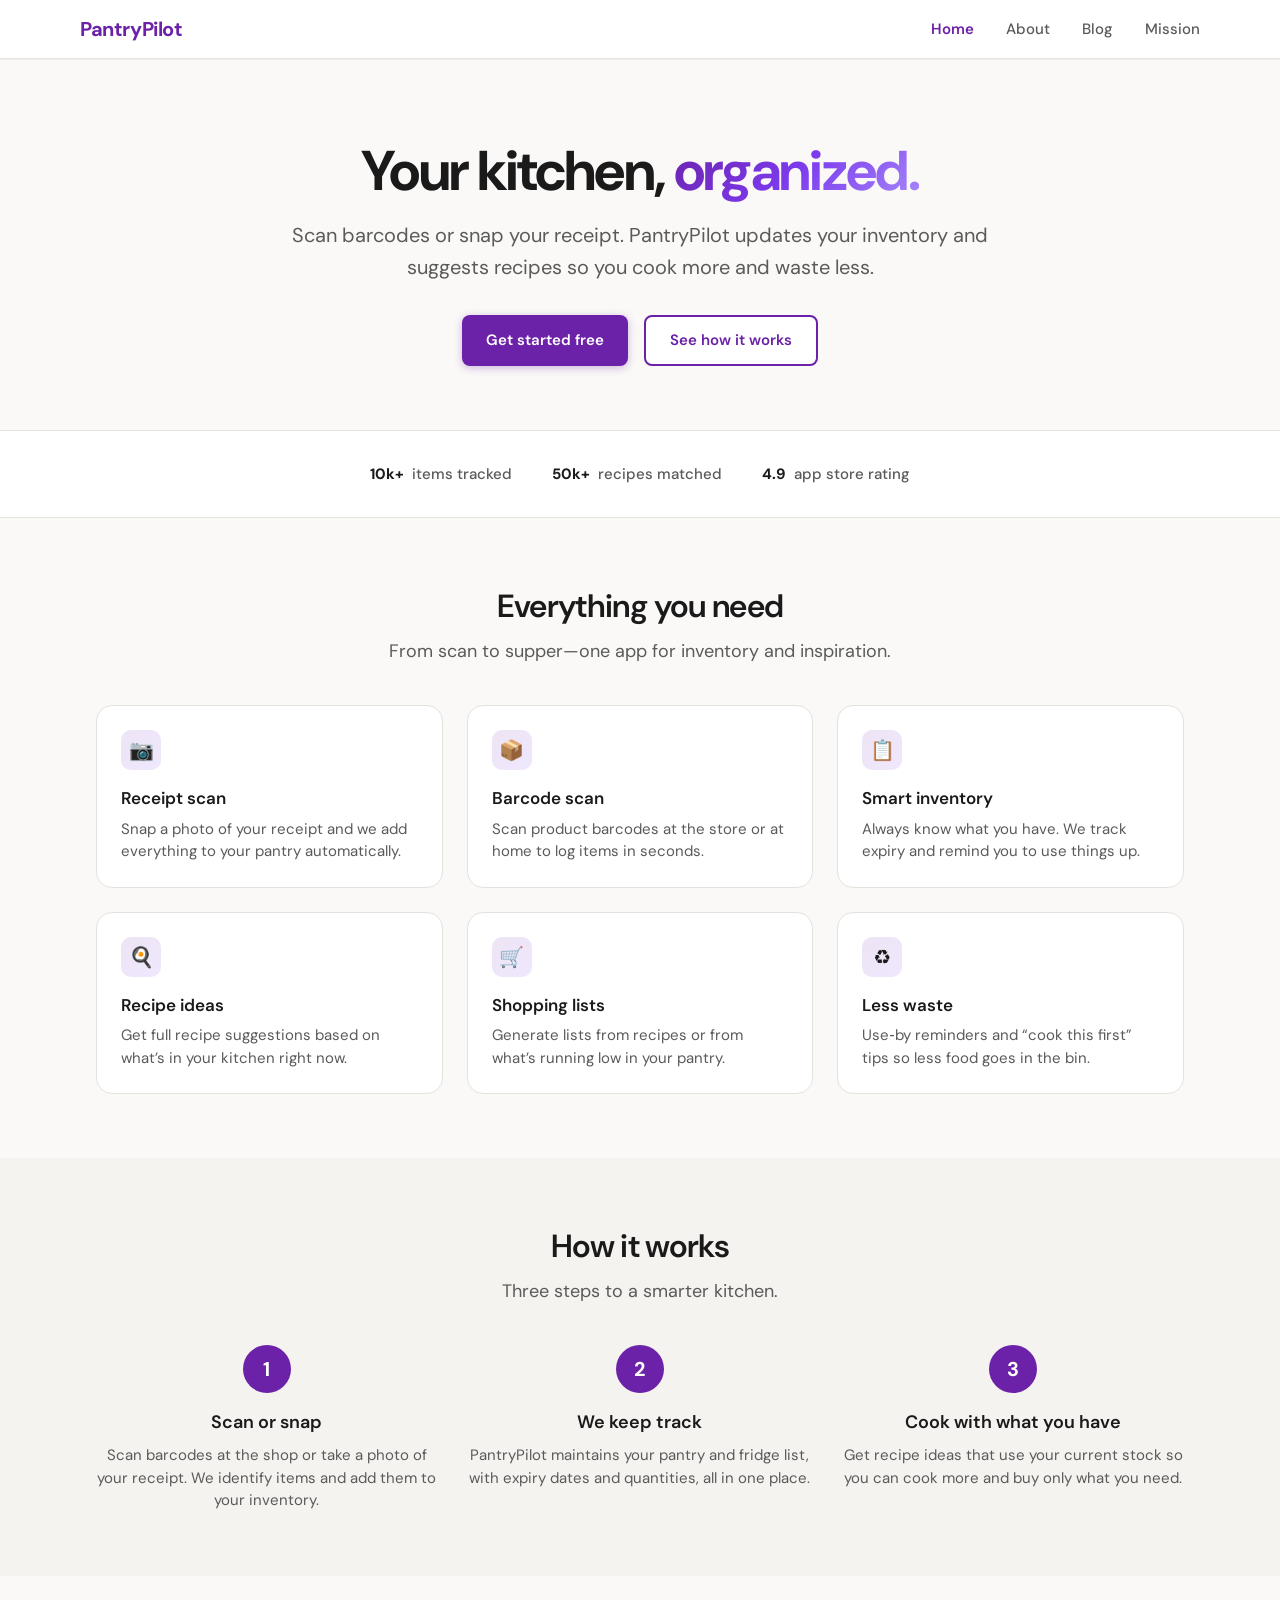
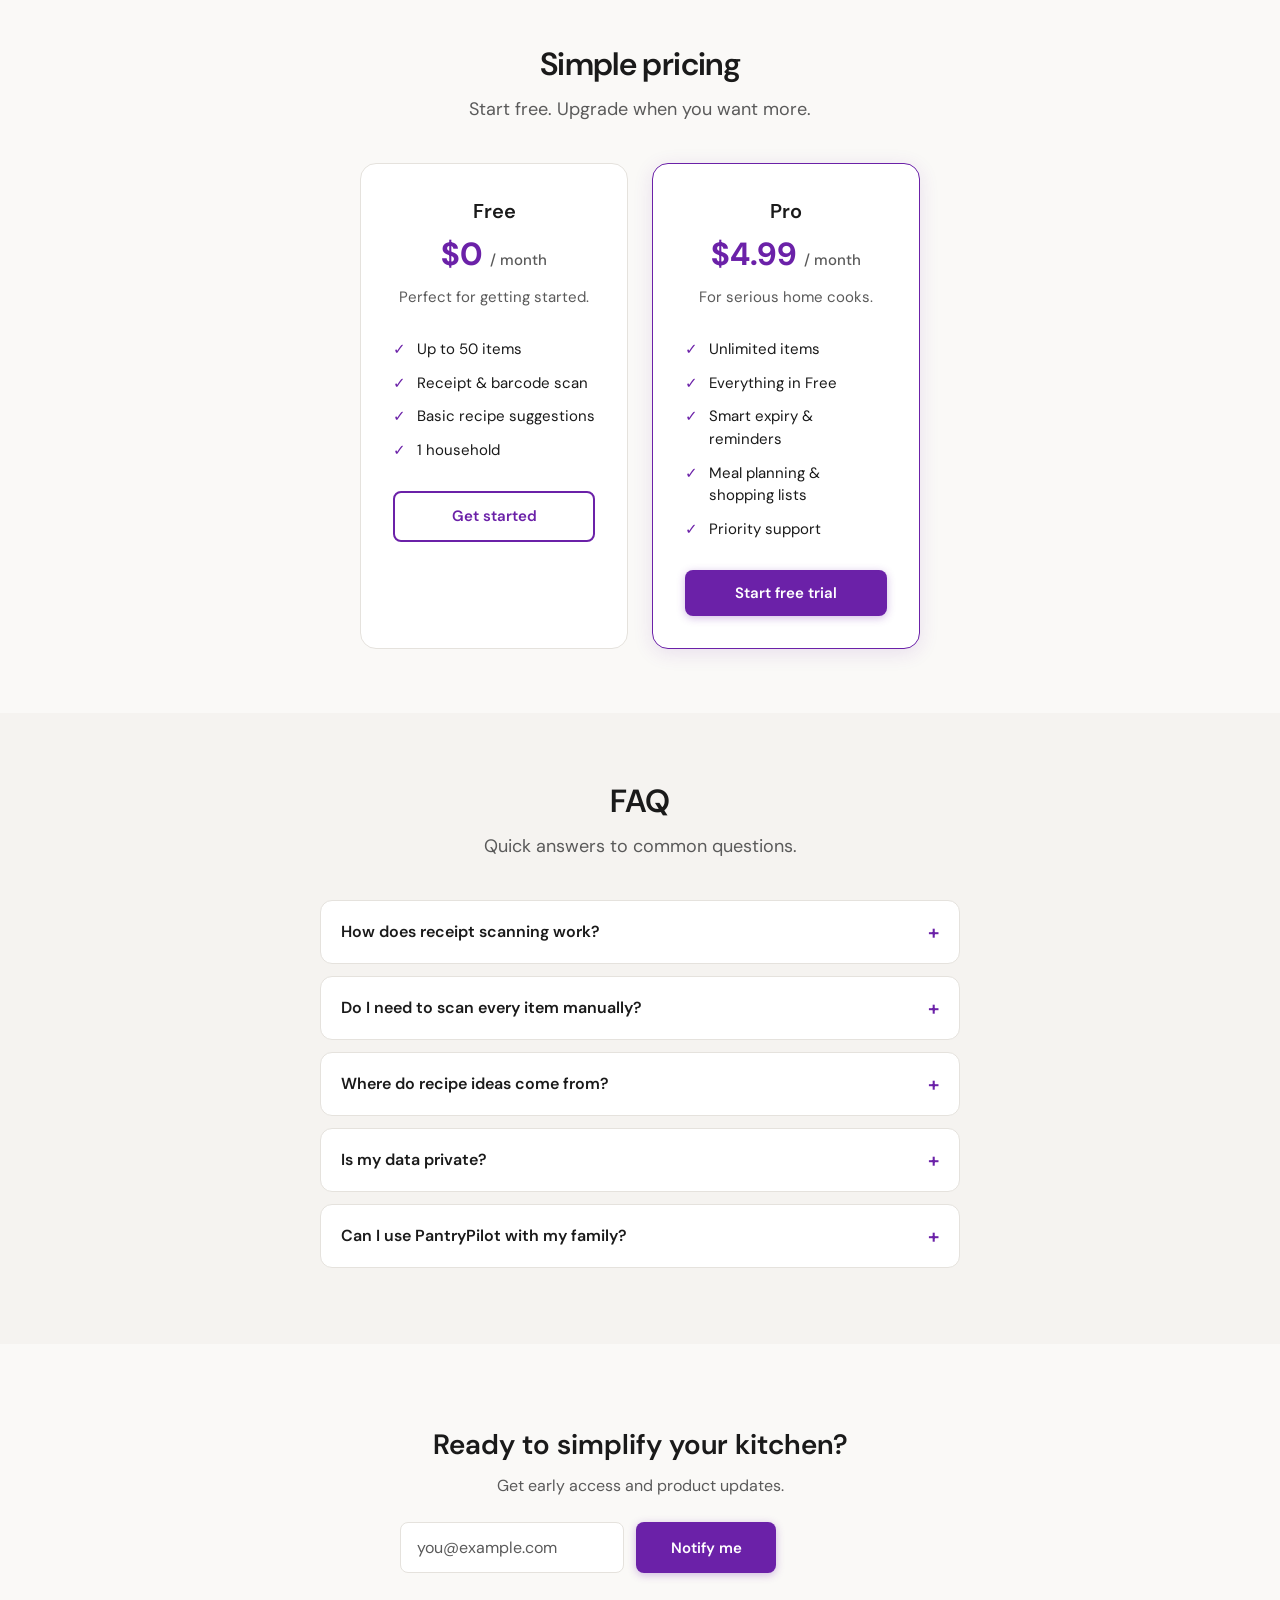
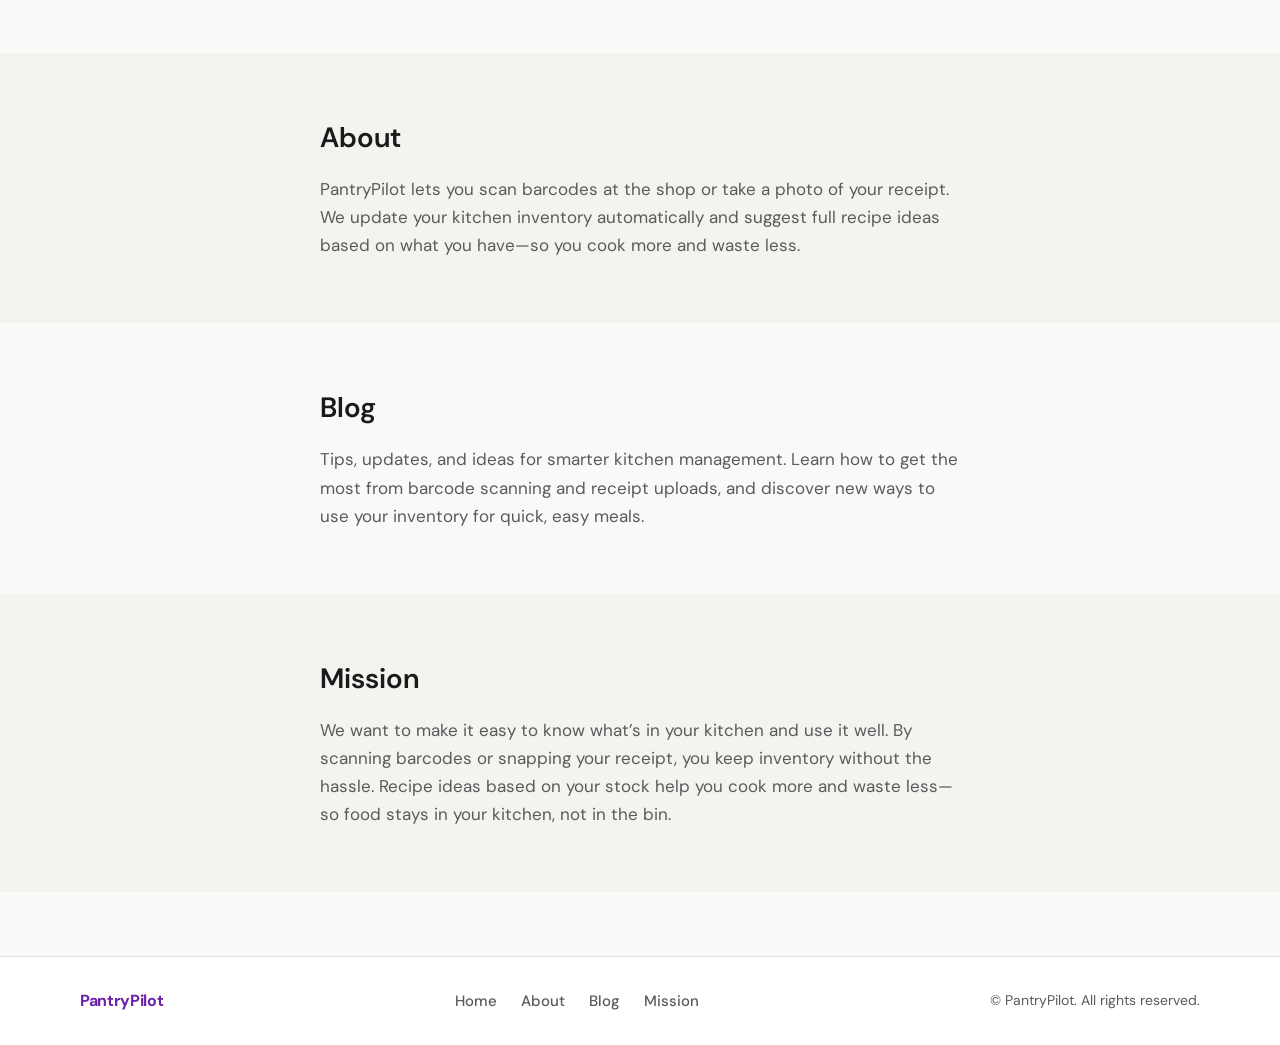
==== commit 44ea250d: "About and Mission" ====
--- a/index.html
+++ b/index.html
@@ -12,12 +12,12 @@
 <body>
   <header class="header">
     <div class="header__inner">
-      <a href="#home" class="header__logo">PantryPilot</a>
+      <a href="index.html" class="header__logo">PantryPilot</a>
       <nav class="header__nav">
-        <a href="#home">Home</a>
-        <a href="#about">About</a>
-        <a href="#blog">Blog</a>
-        <a href="#mission">Mission</a>
+        <a href="index.html" class="active">Home</a>
+        <a href="about.html">About</a>
+        <a href="index.html#blog">Blog</a>
+        <a href="mission.html">Mission</a>
       </nav>
     </div>
   </header>
@@ -201,5 +201,18 @@
       </div>
     </section>
   </main>
+
+  <footer class="footer">
+    <div class="footer__inner">
+      <a href="index.html" class="footer__logo">PantryPilot</a>
+      <nav class="footer__nav">
+        <a href="index.html">Home</a>
+        <a href="about.html">About</a>
+        <a href="index.html#blog">Blog</a>
+        <a href="mission.html">Mission</a>
+      </nav>
+      <p class="footer__copy">© PantryPilot. All rights reserved.</p>
+    </div>
+  </footer>
 </body>
 </html>
--- a/style.css
+++ b/style.css
@@ -84,6 +84,11 @@
   color: var(--color-primary);
 }
 
+.header__nav a.active {
+  color: var(--color-primary);
+  font-weight: 600;
+}
+
 @media (max-width: 640px) {
   .header__nav {
     gap: 1.25rem;
@@ -610,3 +615,124 @@
   color: var(--color-text-muted);
   line-height: 1.65;
 }
+
+/* ===== Footer ===== */
+.footer {
+  border-top: 1px solid var(--color-border);
+  background: var(--color-white);
+  padding: 2rem 1.5rem;
+  margin-top: 4rem;
+}
+
+.footer__inner {
+  max-width: var(--container);
+  margin: 0 auto;
+  display: flex;
+  flex-wrap: wrap;
+  align-items: center;
+  justify-content: space-between;
+  gap: 1rem;
+}
+
+.footer__logo {
+  font-weight: 700;
+  font-size: 1rem;
+  color: var(--color-primary);
+  text-decoration: none;
+  letter-spacing: -0.02em;
+}
+
+.footer__nav {
+  display: flex;
+  align-items: center;
+  gap: 1.5rem;
+}
+
+.footer__nav a {
+  color: var(--color-text-muted);
+  text-decoration: none;
+  font-size: 0.9375rem;
+  font-weight: 500;
+  transition: color 0.2s;
+}
+
+.footer__nav a:hover {
+  color: var(--color-primary);
+}
+
+.footer__copy {
+  font-size: 0.875rem;
+  color: var(--color-text-muted);
+}
+
+@media (max-width: 640px) {
+  .footer__inner {
+    flex-direction: column;
+    text-align: center;
+  }
+}
+
+/* ===== Inner page layout (About, Mission) ===== */
+.page {
+  min-height: calc(100vh - 120px);
+}
+
+.page-hero {
+  padding: 3rem 1.5rem 2rem;
+  text-align: center;
+  border-bottom: 1px solid var(--color-border);
+  background: var(--color-white);
+}
+
+.page-hero__title {
+  font-size: 2.25rem;
+  font-weight: 700;
+  letter-spacing: -0.02em;
+  color: var(--color-text);
+  margin-bottom: 0.5rem;
+}
+
+.page-hero__subtitle {
+  font-size: 1.125rem;
+  color: var(--color-text-muted);
+  max-width: 540px;
+  margin: 0 auto;
+}
+
+.page-content {
+  padding: 3rem 1.5rem 4rem;
+}
+
+.page-content .content-section__inner {
+  max-width: 640px;
+}
+
+.page-content h2 {
+  font-size: 1.5rem;
+  font-weight: 600;
+  color: var(--color-text);
+  margin-top: 2rem;
+  margin-bottom: 0.75rem;
+}
+
+.page-content h2:first-child {
+  margin-top: 0;
+}
+
+.page-content p {
+  font-size: 1.0625rem;
+  color: var(--color-text-muted);
+  line-height: 1.65;
+  margin-bottom: 1rem;
+}
+
+.page-content ul {
+  margin: 1rem 0 1.5rem 1.5rem;
+  font-size: 1.0625rem;
+  color: var(--color-text-muted);
+  line-height: 1.65;
+}
+
+.page-content li {
+  margin-bottom: 0.5rem;
+}
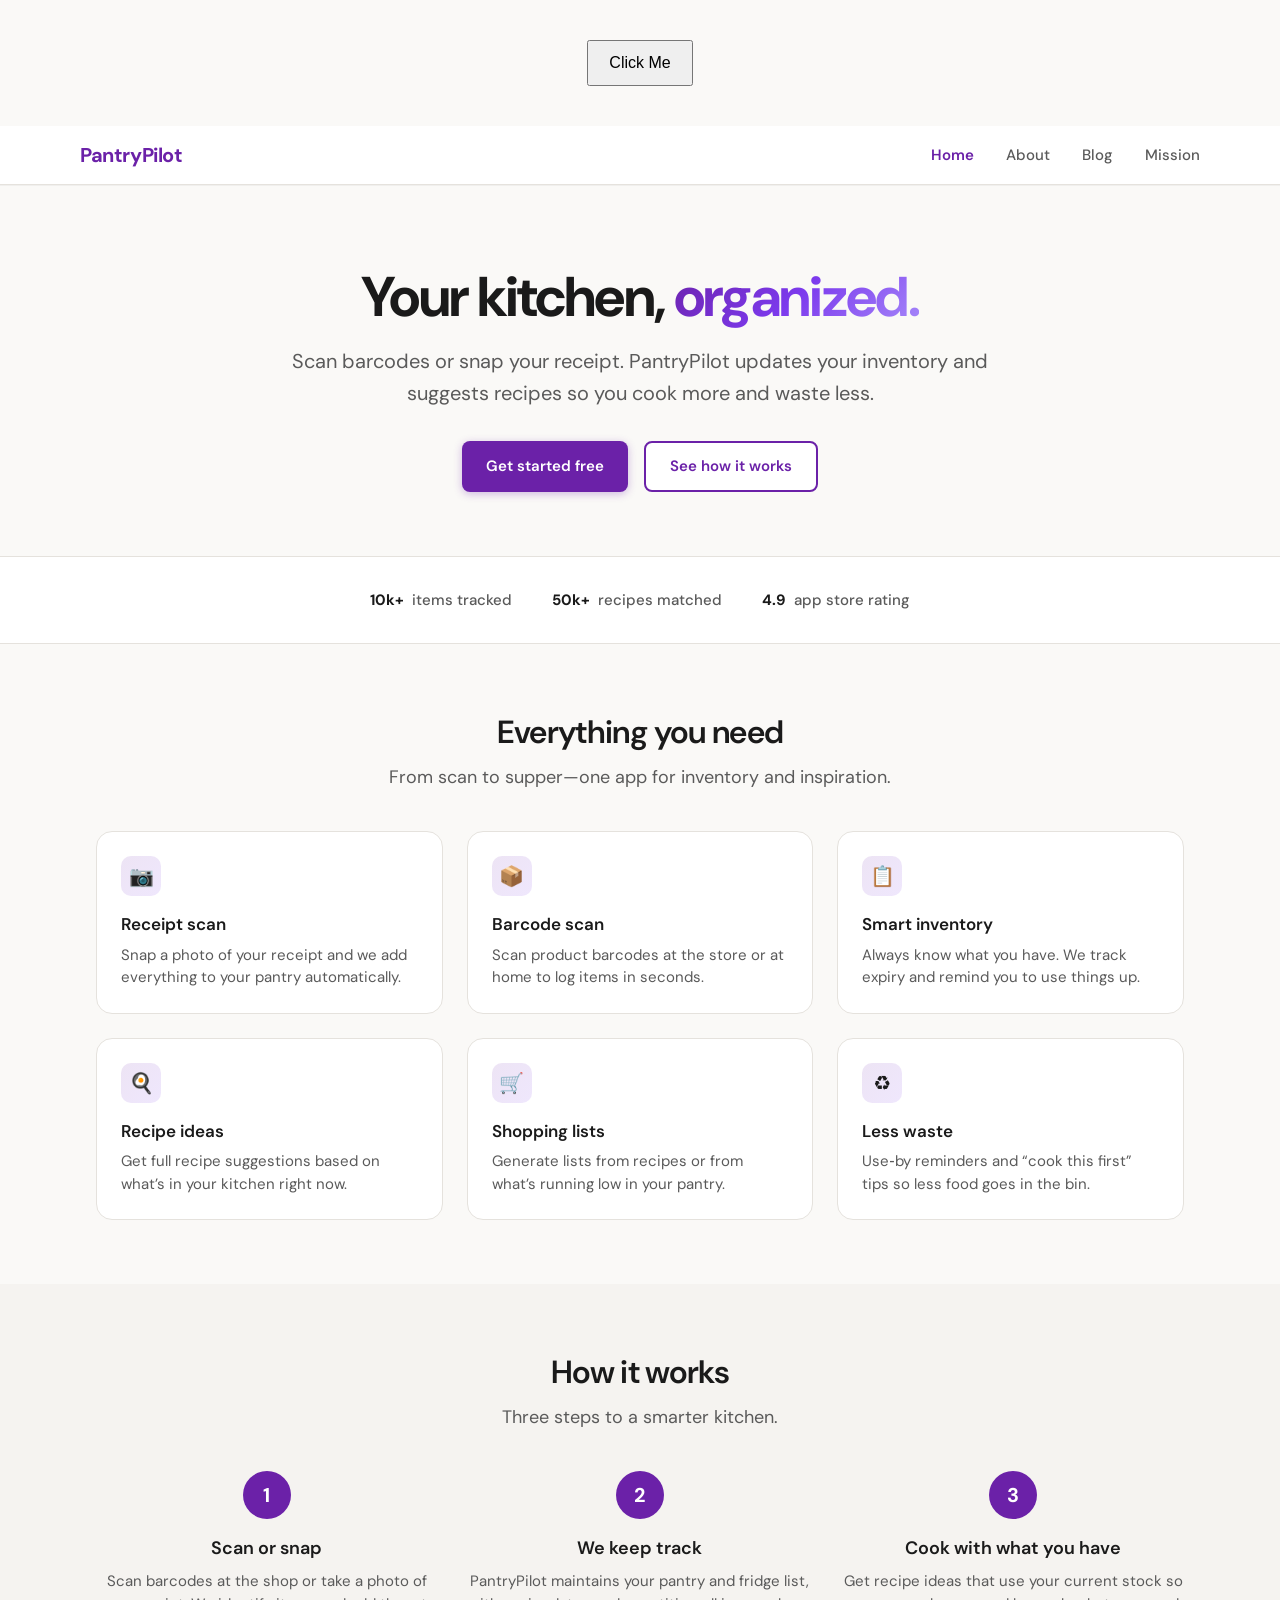
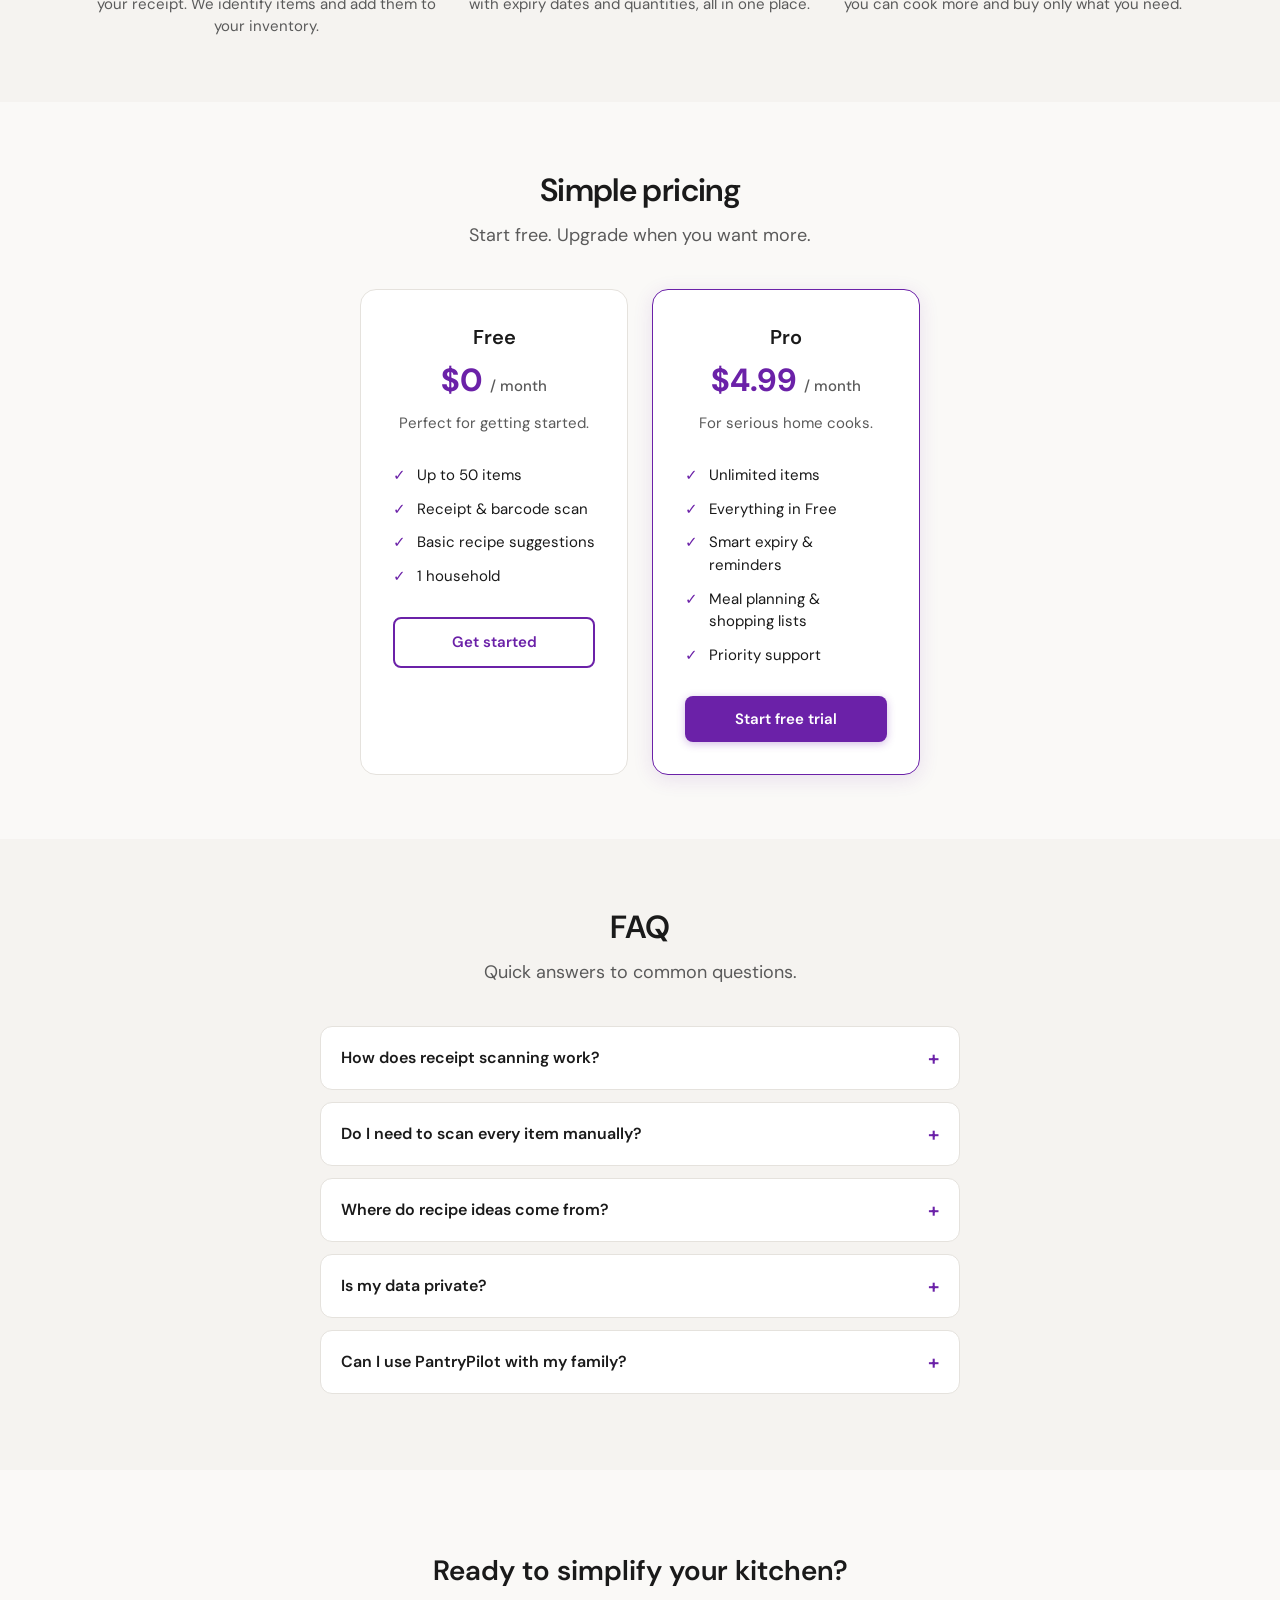
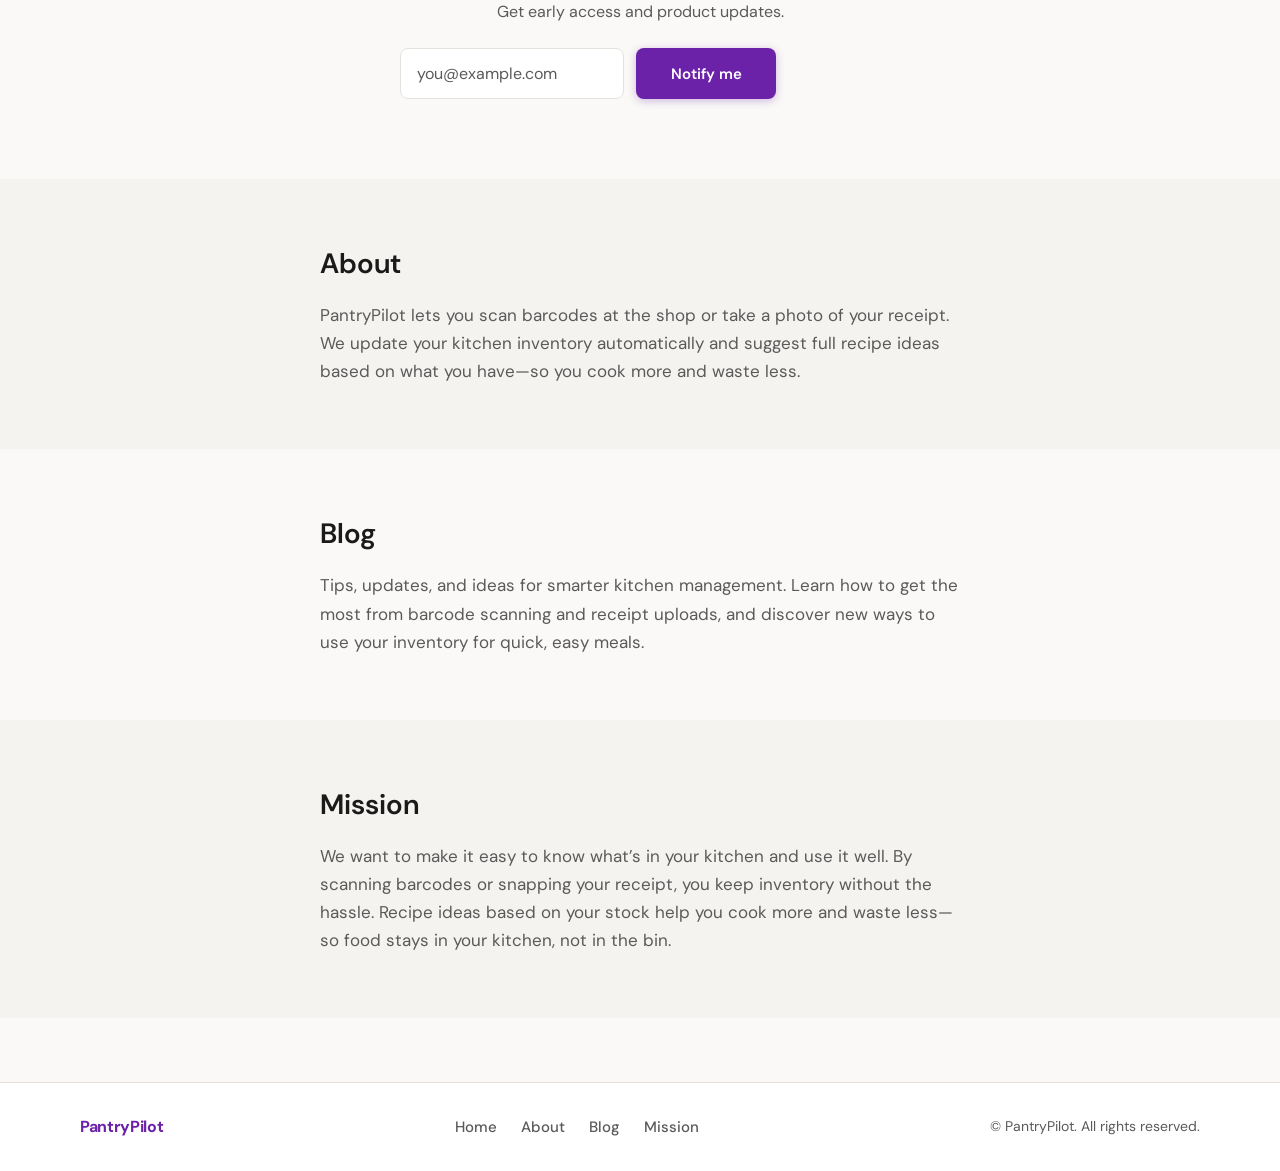
==== commit a9e024c1: "Centre button with CSS" ====
--- a/index.html
+++ b/index.html
@@ -10,13 +10,14 @@
   <link rel="stylesheet" href="style.css">
 </head>
 <body>
+  <button id="myButton">Click Me</button>
   <header class="header">
     <div class="header__inner">
       <a href="index.html" class="header__logo">PantryPilot</a>
       <nav class="header__nav">
         <a href="index.html" class="active">Home</a>
         <a href="about.html">About</a>
-        <a href="index.html#blog">Blog</a>
+        <a href="blog.html">Blog</a>
         <a href="mission.html">Mission</a>
       </nav>
     </div>
@@ -208,11 +209,21 @@
       <nav class="footer__nav">
         <a href="index.html">Home</a>
         <a href="about.html">About</a>
-        <a href="index.html#blog">Blog</a>
+        <a href="blog.html">Blog</a>
         <a href="mission.html">Mission</a>
       </nav>
       <p class="footer__copy">© PantryPilot. All rights reserved.</p>
     </div>
   </footer>
+  <script>
+    alert("It works!")
+    </script>
+    <script>
+      const button = document.getElementById("myButton");
+    
+      button.addEventListener("click", function() {
+        alert("You clicked the button!");
+      });
+    </script>
 </body>
 </html>
--- a/style.css
+++ b/style.css
@@ -736,3 +736,196 @@
 .page-content li {
   margin-bottom: 0.5rem;
 }
+
+/* ===== Blog index ===== */
+.blog-page .page-content {
+  max-width: 720px;
+  margin: 0 auto;
+}
+
+.post-list {
+  list-style: none;
+  margin: 0;
+  padding: 0;
+}
+
+.post-list__item {
+  padding: 2rem 0;
+  border-bottom: 1px solid var(--color-border);
+}
+
+.post-list__item:first-child {
+  padding-top: 0;
+}
+
+.post-list__title {
+  font-size: 1.5rem;
+  font-weight: 600;
+  letter-spacing: -0.02em;
+  margin-bottom: 0.5rem;
+  line-height: 1.3;
+}
+
+.post-list__title a {
+  color: var(--color-text);
+  text-decoration: none;
+  transition: color 0.2s;
+}
+
+.post-list__title a:hover {
+  color: var(--color-primary);
+}
+
+.post-list__meta {
+  font-size: 0.875rem;
+  color: var(--color-text-muted);
+  margin-bottom: 0.75rem;
+}
+
+.post-list__excerpt {
+  font-size: 1.0625rem;
+  color: var(--color-text-muted);
+  line-height: 1.6;
+  margin-bottom: 1rem;
+}
+
+.post-list__link {
+  font-size: 0.9375rem;
+  font-weight: 600;
+  color: var(--color-primary);
+  text-decoration: none;
+  transition: color 0.2s;
+}
+
+.post-list__link:hover {
+  color: var(--color-primary-light);
+  text-decoration: underline;
+}
+
+/* ===== Single post template ===== */
+.post-page .page-content {
+  max-width: 680px;
+  margin: 0 auto;
+}
+
+.post-header {
+  margin-bottom: 2rem;
+}
+
+.post-header__title {
+  font-size: clamp(1.75rem, 4vw, 2.25rem);
+  font-weight: 700;
+  letter-spacing: -0.02em;
+  line-height: 1.25;
+  color: var(--color-text);
+  margin-bottom: 0.75rem;
+}
+
+.post-header__meta {
+  font-size: 0.9375rem;
+  color: var(--color-text-muted);
+  margin-bottom: 0.5rem;
+}
+
+.post-tags {
+  display: flex;
+  flex-wrap: wrap;
+  gap: 0.5rem;
+  margin-bottom: 1rem;
+}
+
+.post-tag {
+  display: inline-block;
+  padding: 0.25rem 0.625rem;
+  font-size: 0.8125rem;
+  font-weight: 500;
+  color: var(--color-primary);
+  background: rgba(107, 33, 168, 0.1);
+  border-radius: 6px;
+  text-decoration: none;
+  transition: background 0.2s, color 0.2s;
+}
+
+.post-tag:hover {
+  background: rgba(107, 33, 168, 0.18);
+  color: var(--color-primary-light);
+}
+
+.post-author {
+  font-size: 0.9375rem;
+  color: var(--color-text-muted);
+  padding-top: 1rem;
+  border-top: 1px solid var(--color-border);
+  margin-top: 2rem;
+}
+
+.post-author strong {
+  color: var(--color-text);
+}
+
+.post-body {
+  font-size: 1.0625rem;
+  line-height: 1.75;
+  color: var(--color-text);
+}
+
+.post-body p {
+  margin-bottom: 1.25rem;
+  color: var(--color-text-muted);
+}
+
+.post-body h2 {
+  font-size: 1.375rem;
+  font-weight: 600;
+  color: var(--color-text);
+  margin-top: 2rem;
+  margin-bottom: 0.75rem;
+}
+
+.post-body h3 {
+  font-size: 1.125rem;
+  font-weight: 600;
+  color: var(--color-text);
+  margin-top: 1.5rem;
+  margin-bottom: 0.5rem;
+}
+
+.post-body ul,
+.post-body ol {
+  margin: 1rem 0 1.25rem 1.5rem;
+  color: var(--color-text-muted);
+}
+
+.post-body li {
+  margin-bottom: 0.5rem;
+}
+
+.post-body a {
+  color: var(--color-primary);
+  text-decoration: none;
+}
+
+.post-body a:hover {
+  text-decoration: underline;
+}
+
+.post-back {
+  display: inline-block;
+  font-size: 0.9375rem;
+  font-weight: 500;
+  color: var(--color-primary);
+  text-decoration: none;
+  margin-bottom: 2rem;
+  transition: color 0.2s;
+}
+
+.post-back:hover {
+  color: var(--color-primary-light);
+  text-decoration: underline;
+}
+#myButton {
+  display: block;
+  margin: 40px auto;
+  padding: 12px 20px;
+  font-size: 16px;
+}
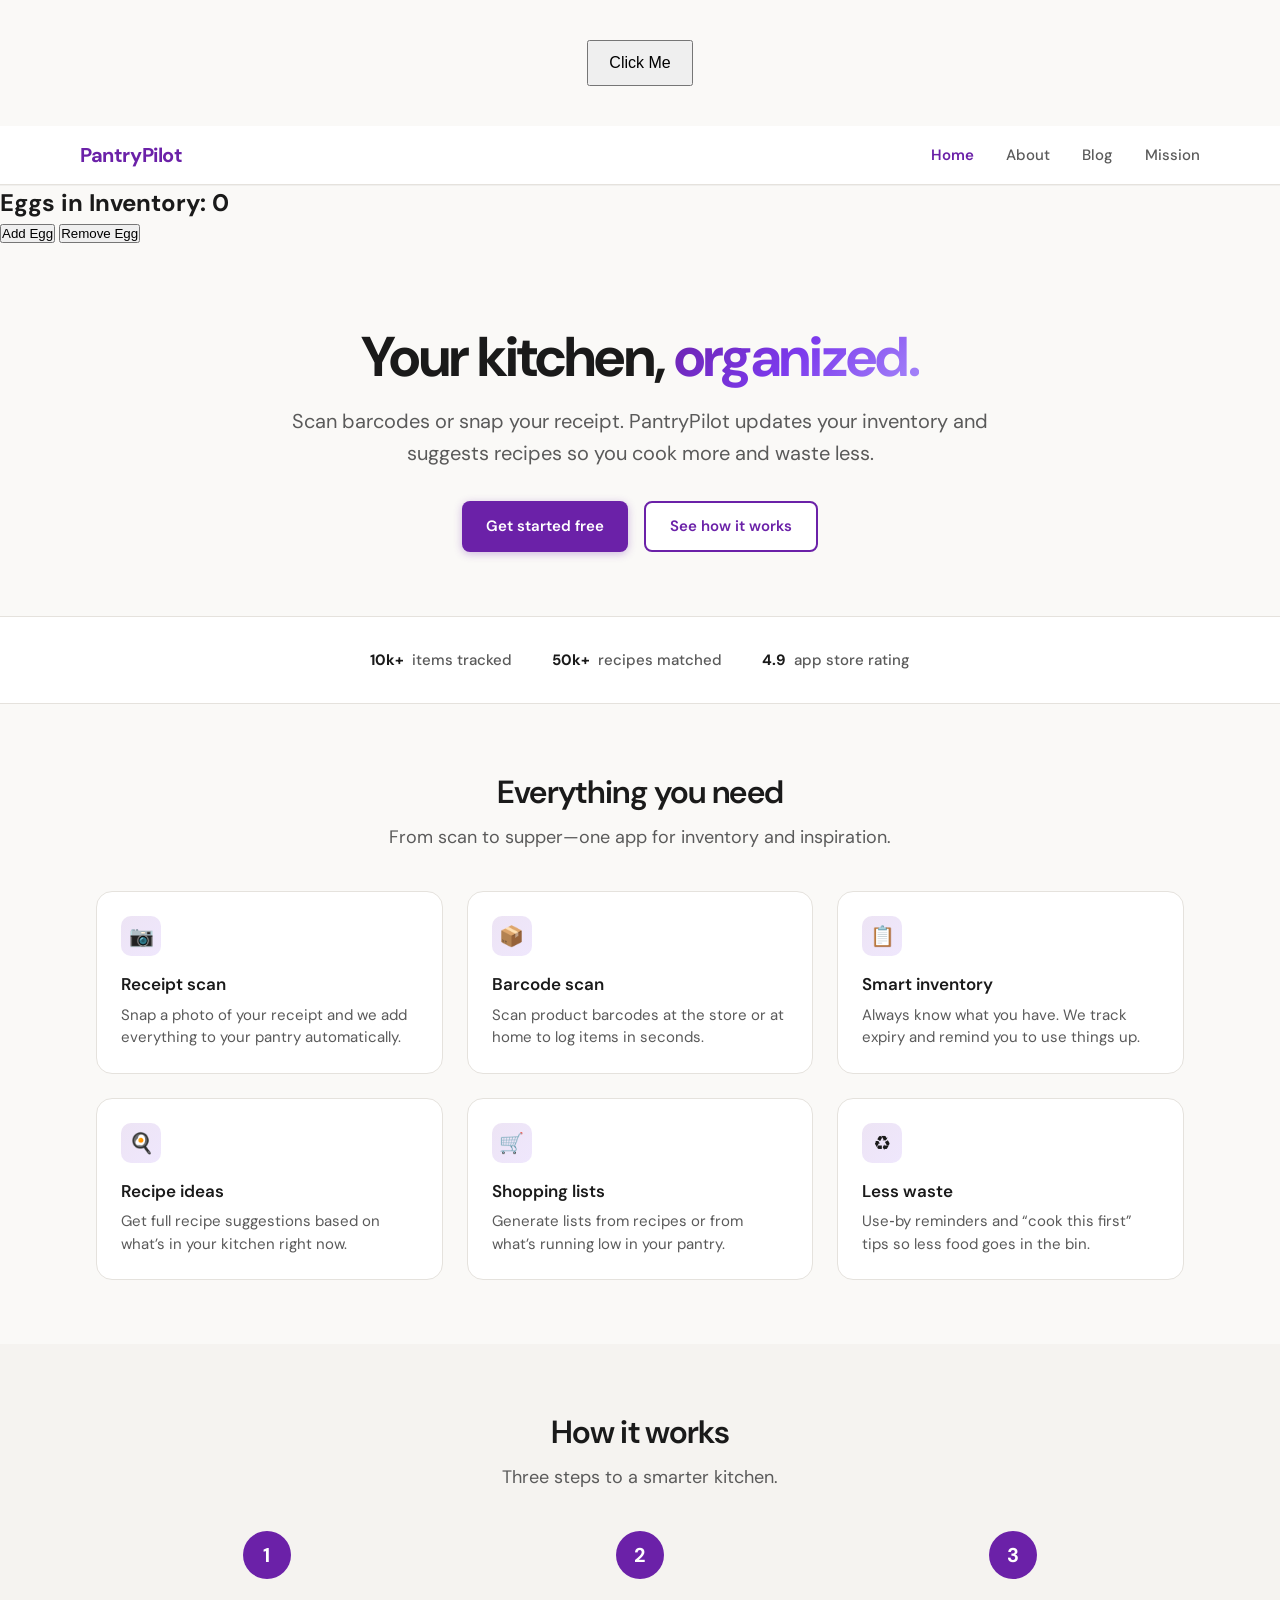
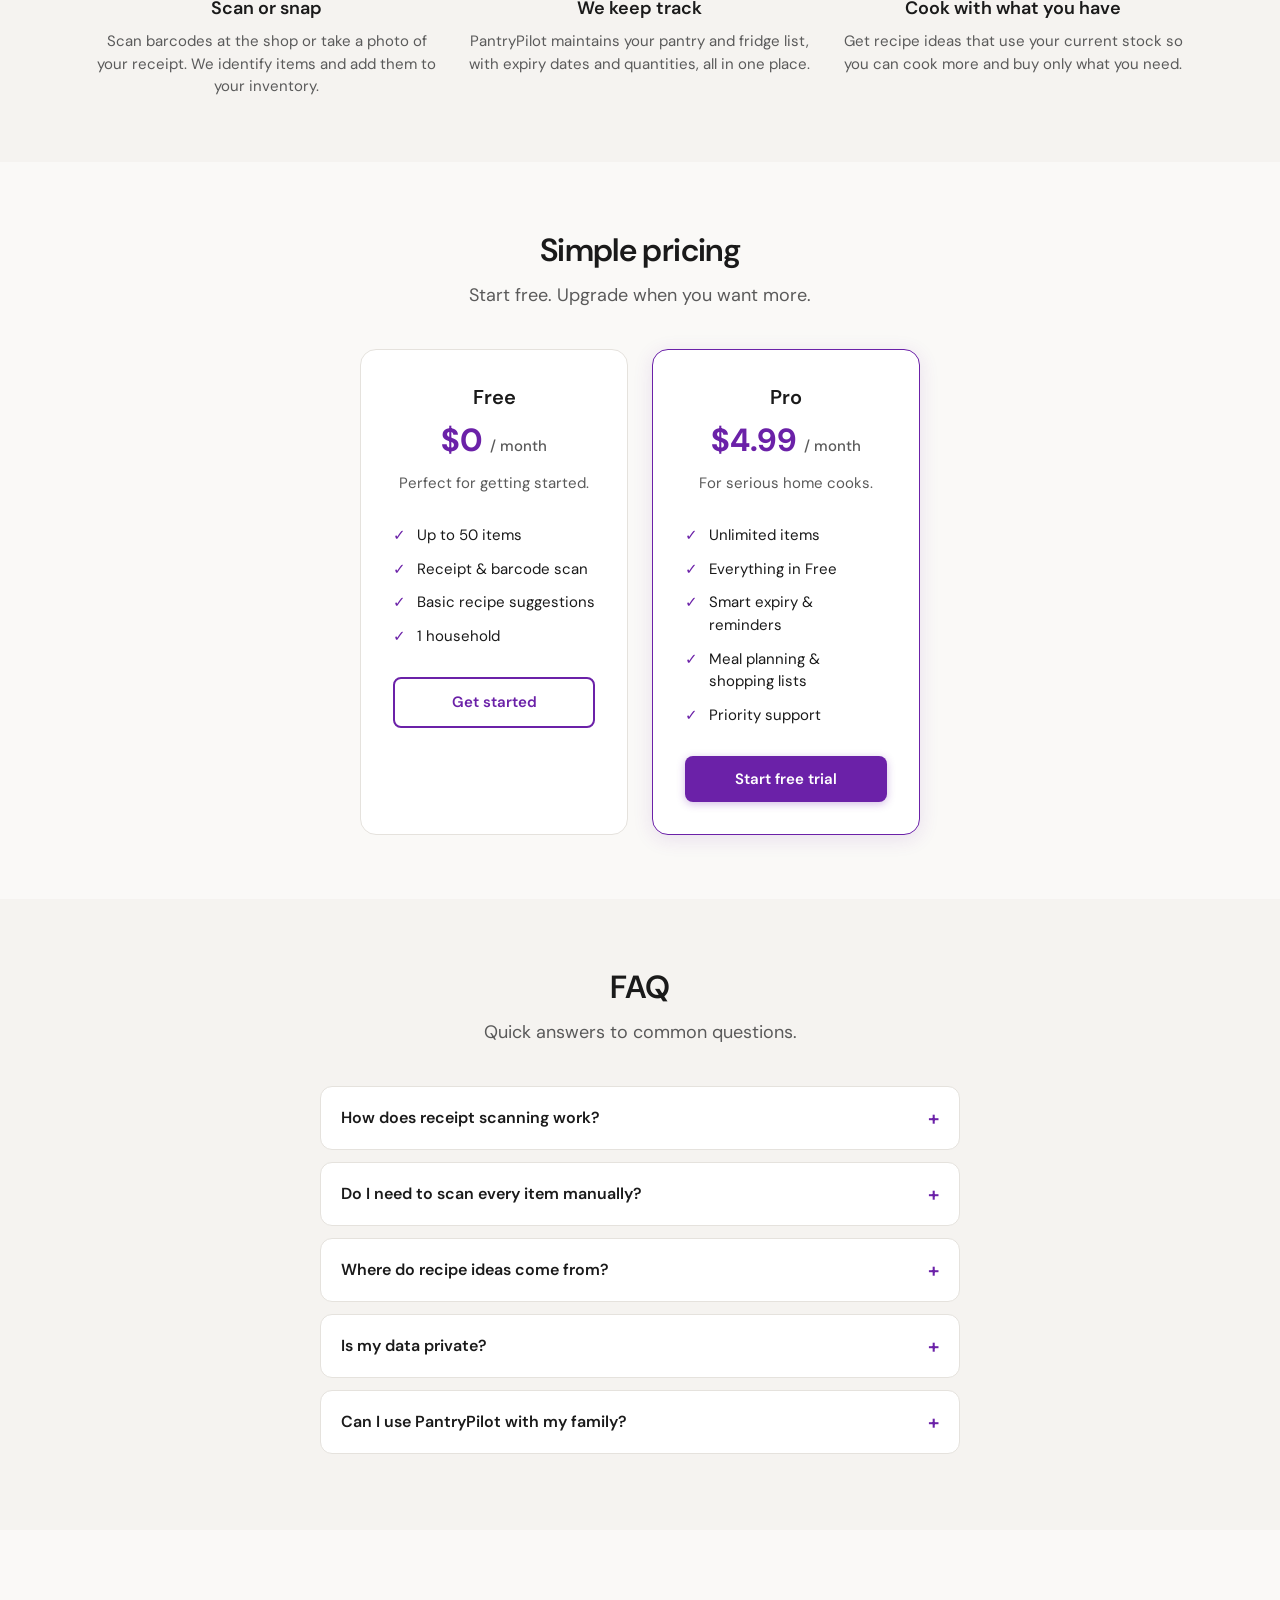
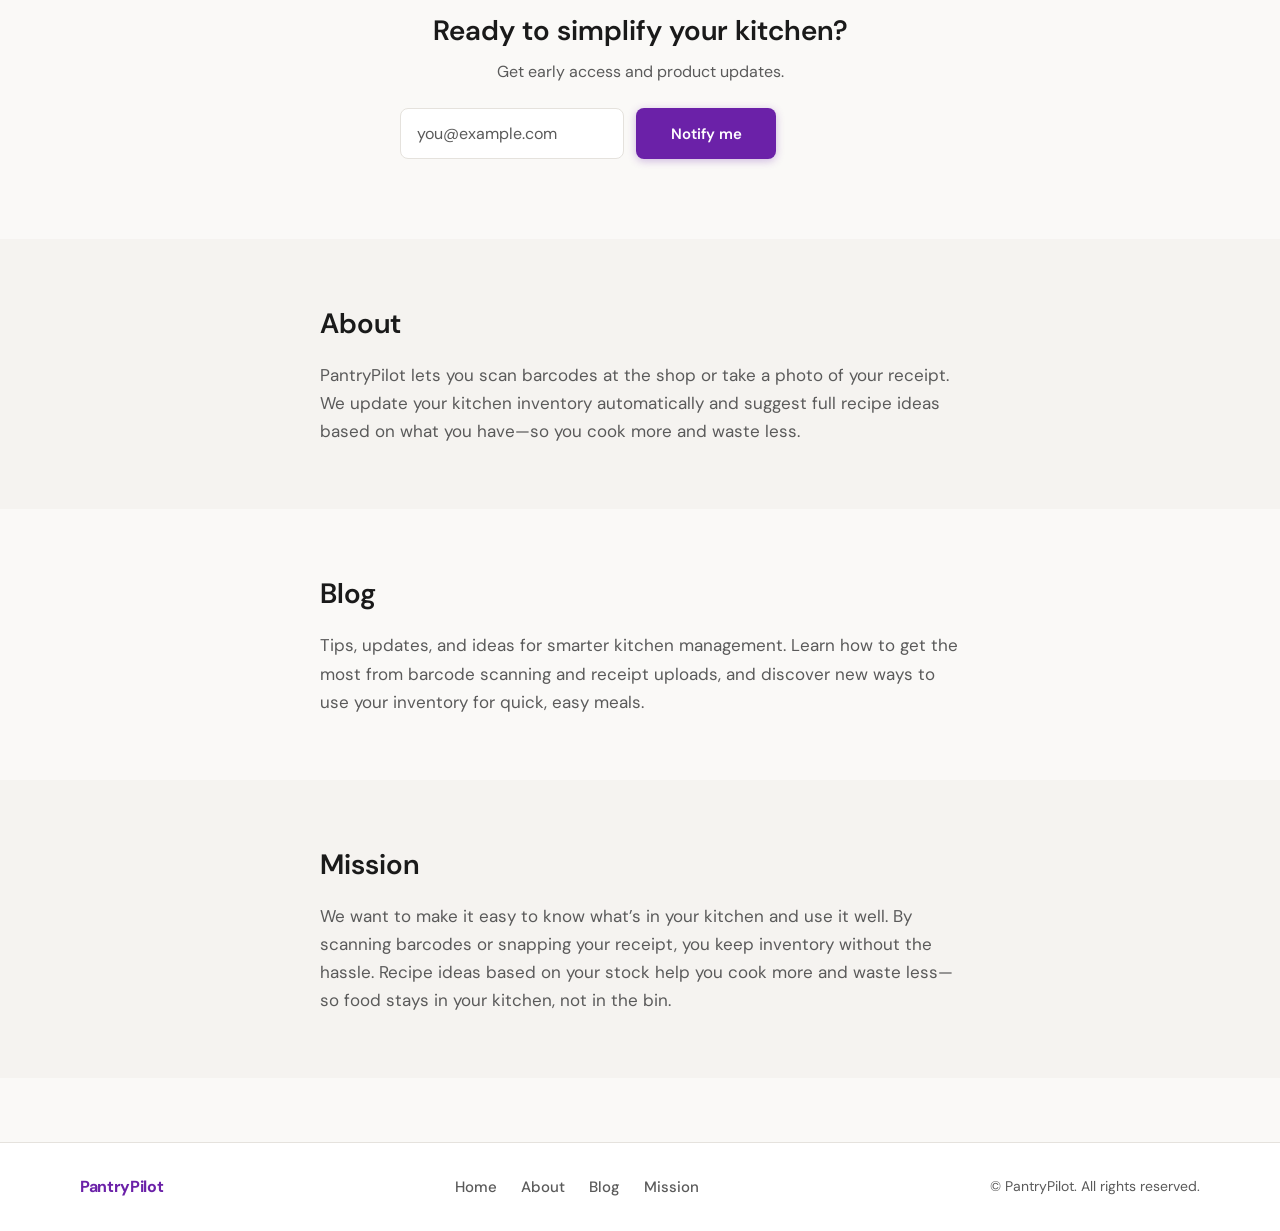
==== commit d06e3449: "Inventory Add and Minus" ====
--- a/index.html
+++ b/index.html
@@ -22,6 +22,10 @@
       </nav>
     </div>
   </header>
+  <h2>Eggs in Inventory: <span id="eggCount">0</span></h2>
+
+<button id="addEgg">Add Egg</button>
+<button id="removeEgg">Remove Egg</button>
 
   <main>
     <!-- ===== HOME: all sections below ===== -->
@@ -216,14 +220,23 @@
     </div>
   </footer>
   <script>
-    alert("It works!")
-    </script>
-    <script>
-      const button = document.getElementById("myButton");
-    
-      button.addEventListener("click", function() {
-        alert("You clicked the button!");
-      });
-    </script>
+    let count = 0;
+  
+    const countDisplay = document.getElementById("eggCount");
+    const addButton = document.getElementById("addEgg");
+    const removeButton = document.getElementById("removeEgg");
+  
+    addButton.addEventListener("click", function() {
+      count++;
+      countDisplay.textContent = count;
+    });
+  
+    removeButton.addEventListener("click", function() {
+      if (count > 0) {
+        count--;
+        countDisplay.textContent = count;
+      }
+    });
+  </script>
 </body>
-</html>
+</html>
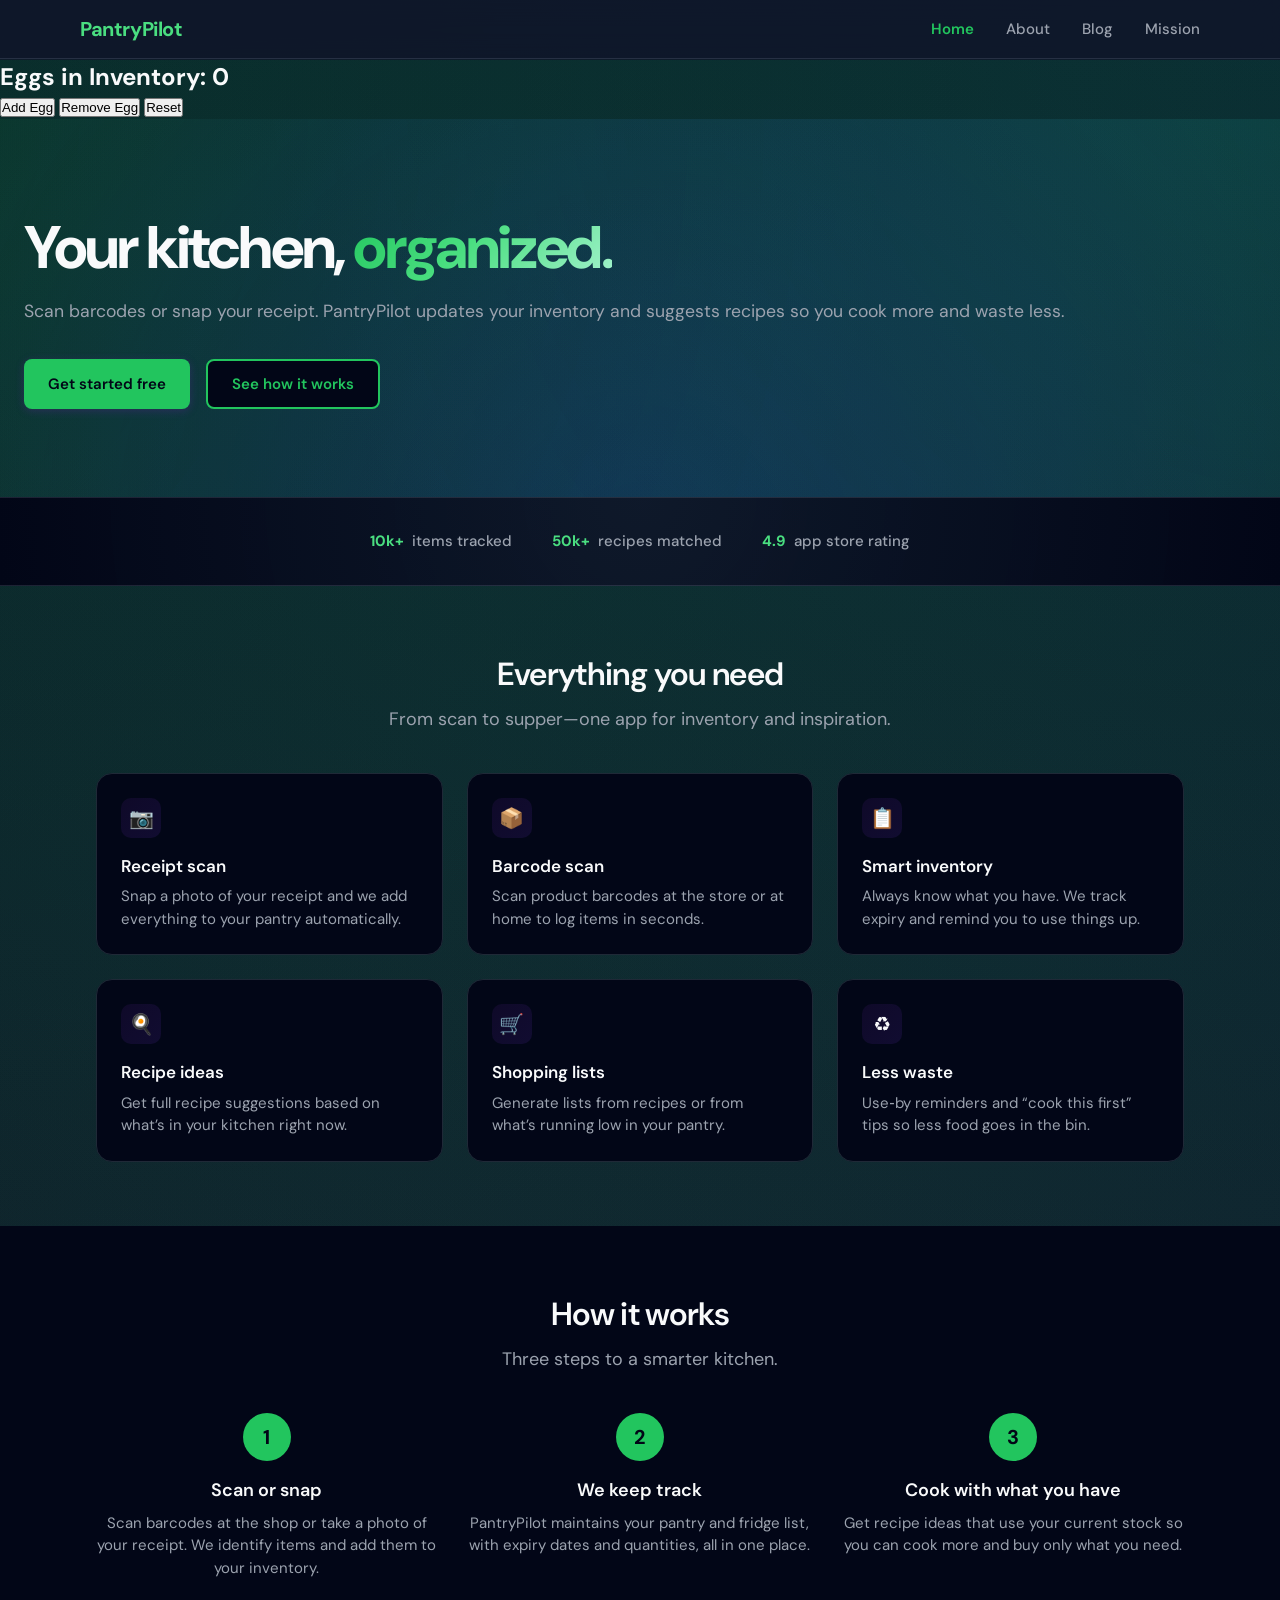
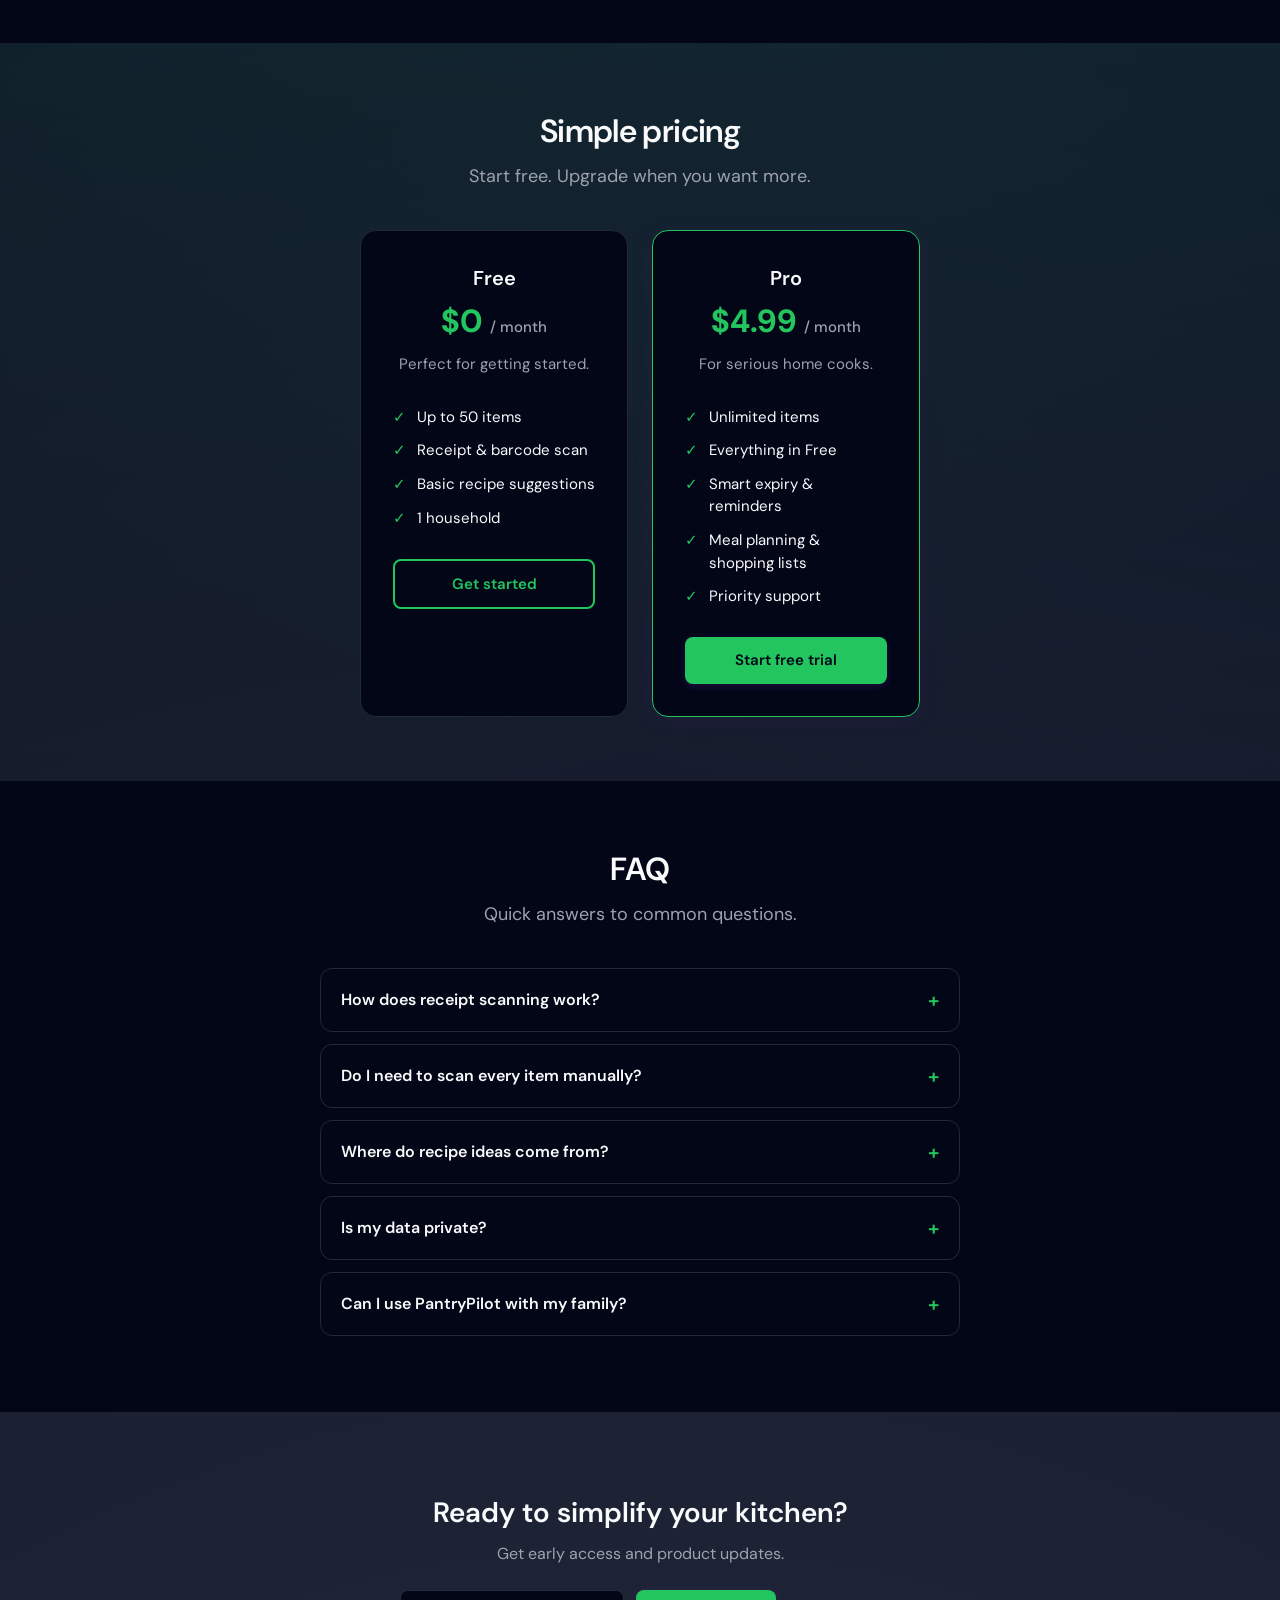
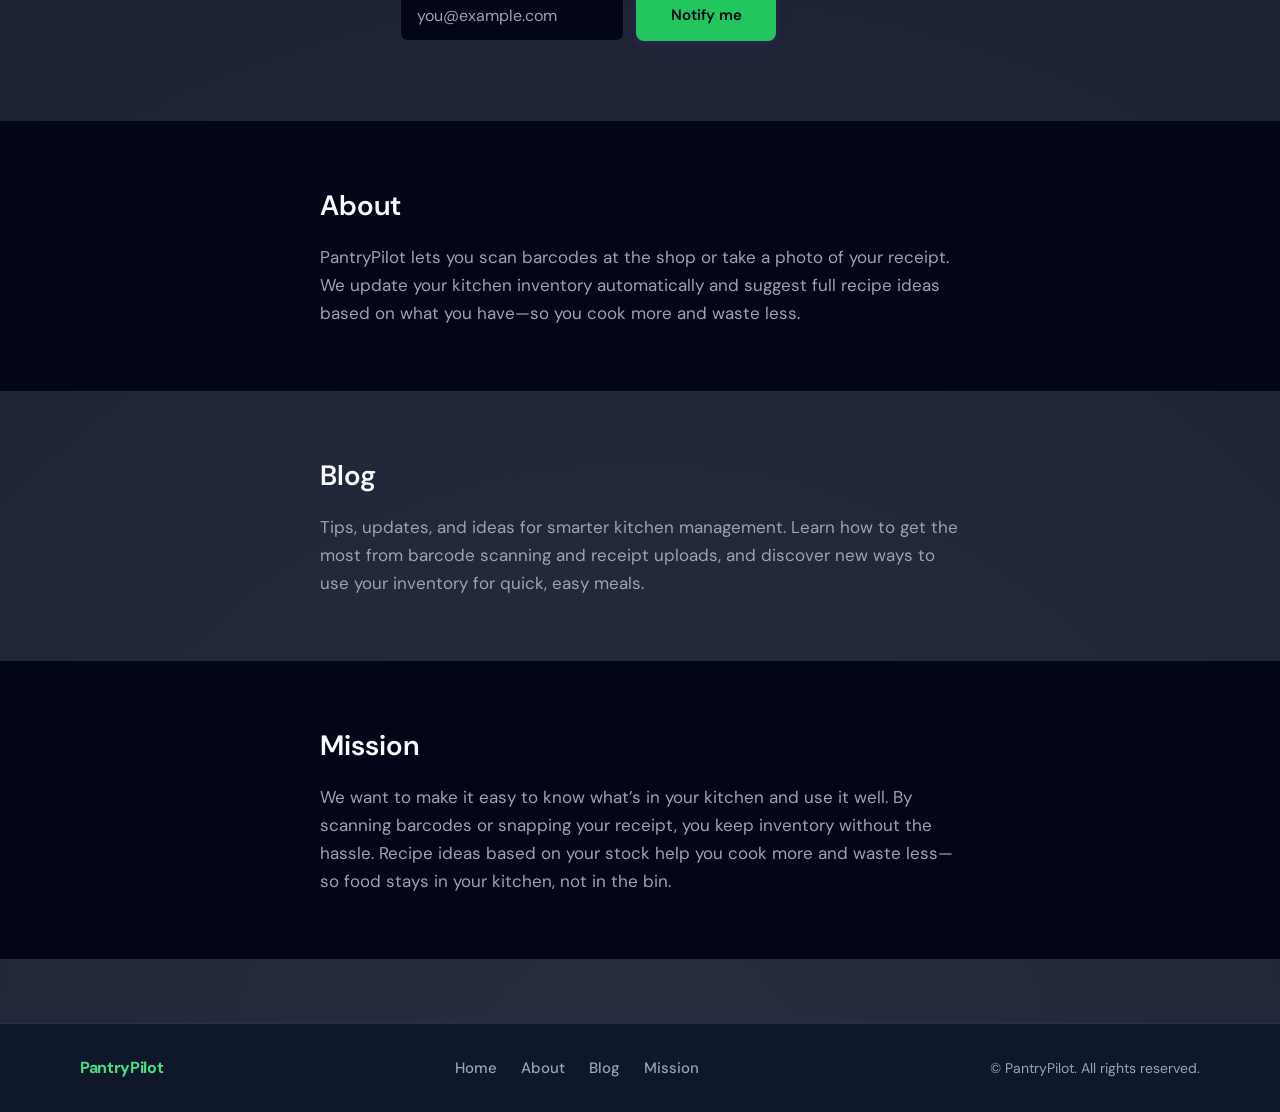
==== commit 0076e342: "New site changes" ====
--- a/index.html
+++ b/index.html
@@ -10,7 +10,6 @@
   <link rel="stylesheet" href="style.css">
 </head>
 <body>
-  <button id="myButton">Click Me</button>
   <header class="header">
     <div class="header__inner">
       <a href="index.html" class="header__logo">PantryPilot</a>
@@ -24,8 +23,9 @@
   </header>
   <h2>Eggs in Inventory: <span id="eggCount">0</span></h2>
 
-<button id="addEgg">Add Egg</button>
-<button id="removeEgg">Remove Egg</button>
+  <button id="addEgg">Add Egg</button>
+  <button id="removeEgg">Remove Egg</button>
+  <button id="resetEgg">Reset</button>
 
   <main>
     <!-- ===== HOME: all sections below ===== -->
@@ -220,23 +220,44 @@
     </div>
   </footer>
   <script>
-    let count = 0;
-  
-    const countDisplay = document.getElementById("eggCount");
-    const addButton = document.getElementById("addEgg");
-    const removeButton = document.getElementById("removeEgg");
-  
-    addButton.addEventListener("click", function() {
-      count++;
-      countDisplay.textContent = count;
-    });
-  
-    removeButton.addEventListener("click", function() {
-      if (count > 0) {
-        count--;
-        countDisplay.textContent = count;
+    // Load saved value (if any)
+    let eggCount = parseInt(localStorage.getItem("eggCount"), 10);
+    if (isNaN(eggCount)) eggCount = 0;
+
+    // Grab elements
+    const eggCountDisplay = document.getElementById("eggCount");
+    const addEggButton = document.getElementById("addEgg");
+    const removeEggButton = document.getElementById("removeEgg");
+    const resetEggButton = document.getElementById("resetEgg");
+
+    if (eggCountDisplay && addEggButton && removeEggButton && resetEggButton) {
+      function renderEggCount() {
+        eggCountDisplay.textContent = eggCount;
+        localStorage.setItem("eggCount", String(eggCount));
       }
-    });
+
+      // Show initial value
+      renderEggCount();
+
+      addEggButton.addEventListener("click", function () {
+        eggCount += 1;
+        renderEggCount();
+      });
+
+      removeEggButton.addEventListener("click", function () {
+        if (eggCount > 0) {
+          eggCount -= 1;
+          renderEggCount();
+        }
+      });
+
+      resetEggButton.addEventListener("click", function () {
+        eggCount = 0;
+        renderEggCount();
+      });
+    } else {
+      console.error("Egg counter elements not found in the DOM.");
+    }
   </script>
 </body>
 </html>
--- a/style.css
+++ b/style.css
@@ -8,16 +8,19 @@
 }
 
 :root {
-  --color-bg: #faf9f7;
-  --color-bg-alt: #f5f3f0;
-  --color-text: #1a1a1a;
-  --color-text-muted: #5a5a5a;
-  --color-primary: #6b21a8;
-  --color-primary-light: #7c3aed;
-  --color-primary-lighter: #a78bfa;
-  --color-accent: #e8a838;
-  --color-white: #fff;
-  --color-border: #e5e2dd;
+  --color-bg: #020617;
+  --color-bg-alt: #020617;
+  --color-surface: #020617;
+  --color-surface-soft: #020617;
+  --color-surface-elevated: #020617;
+  --color-text: #f9fafb;
+  --color-text-muted: #9ca3af;
+  --color-primary: #22c55e;
+  --color-primary-light: #4ade80;
+  --color-primary-lighter: #a7f3d0;
+  --color-accent: #22c55e;
+  --color-white: #020617;
+  --color-border: #1f2937;
   --font-sans: 'DM Sans', system-ui, -apple-system, sans-serif;
   --container: min(1120px, 100% - 2rem);
   --radius: 12px;
@@ -32,7 +35,10 @@
 
 body {
   font-family: var(--font-sans);
-  background: var(--color-bg);
+  background:
+    radial-gradient(circle at top left, rgba(34, 197, 94, 0.14), transparent 55%),
+    radial-gradient(circle at top right, rgba(45, 212, 191, 0.15), transparent 55%),
+    radial-gradient(circle at bottom, rgba(15, 23, 42, 0.9), #020617);
   color: var(--color-text);
   line-height: 1.5;
   -webkit-font-smoothing: antialiased;
@@ -43,10 +49,11 @@
   position: sticky;
   top: 0;
   z-index: 100;
-  background: var(--color-white);
-  border-bottom: 1px solid var(--color-border);
+  background: rgba(15, 23, 42, 0.96);
+  backdrop-filter: blur(22px);
+  border-bottom: 1px solid rgba(148, 163, 184, 0.18);
   padding: 0.875rem 1.5rem;
-  box-shadow: 0 1px 0 rgba(0, 0, 0, 0.04);
+  box-shadow: 0 1px 0 rgba(15, 23, 42, 0.8);
 }
 
 .header__inner {
@@ -61,7 +68,7 @@
 .header__logo {
   font-weight: 700;
   font-size: 1.25rem;
-  color: var(--color-primary);
+  color: var(--color-primary-light);
   text-decoration: none;
   letter-spacing: -0.02em;
 }
@@ -77,11 +84,12 @@
   text-decoration: none;
   font-weight: 500;
   font-size: 0.9375rem;
-  transition: color 0.2s;
+  transition: color 0.2s, transform 0.15s;
 }
 
 .header__nav a:hover {
-  color: var(--color-primary);
+  color: var(--color-primary-light);
+  transform: translateY(-1px);
 }
 
 .header__nav a.active {
@@ -174,35 +182,66 @@
 
 /* ===== Hero ===== */
 .hero {
-  padding: 5rem 1.5rem 4rem;
-  text-align: center;
-}
-
-.hero__inner {
-  max-width: 720px;
-  margin: 0 auto;
+  padding: 6rem 1.5rem 4.5rem;
+  position: relative;
+  overflow: hidden;
+}
+
+.hero::before {
+  content: "";
+  position: absolute;
+  inset: -40%;
+  background:
+    radial-gradient(circle at 10% 20%, rgba(34, 197, 94, 0.12), transparent 55%),
+    radial-gradient(circle at 80% 0%, rgba(45, 212, 191, 0.16), transparent 55%),
+    radial-gradient(circle at 50% 85%, rgba(30, 64, 175, 0.35), transparent 60%);
+  opacity: 0.8;
+  transform: translate3d(0, 10px, 0);
+  pointer-events: none;
+  z-index: -1;
+  animation: heroGlow 18s ease-in-out infinite alternate;
+}
+
+.hero__layout {
+  display: grid;
+  grid-template-columns: minmax(0, 1.1fr) minmax(0, 1fr);
+  gap: 3rem;
+  align-items: center;
+}
+
+.hero__content {
+  text-align: left;
+}
+
+.hero__eyebrow {
+  font-size: 0.875rem;
+  font-weight: 600;
+  text-transform: uppercase;
+  letter-spacing: 0.12em;
+  color: var(--color-primary-light);
+  margin-bottom: 0.75rem;
 }
 
 .hero__headline {
-  font-size: clamp(2.25rem, 5vw, 3.5rem);
-  font-weight: 700;
-  letter-spacing: -0.03em;
-  line-height: 1.15;
+  font-size: clamp(2.6rem, 5vw, 3.75rem);
+  font-weight: 800;
+  letter-spacing: -0.04em;
+  line-height: 1.1;
   color: var(--color-text);
   margin-bottom: 1rem;
 }
 
 .hero__headline span {
-  background: linear-gradient(135deg, var(--color-primary) 0%, var(--color-primary-light) 50%, var(--color-primary-lighter) 100%);
+  background: linear-gradient(135deg, var(--color-primary) 0%, var(--color-primary-light) 45%, var(--color-primary-lighter) 100%);
   -webkit-background-clip: text;
   background-clip: text;
   color: transparent;
 }
 
 .hero__subheadline {
-  font-size: 1.25rem;
-  color: var(--color-text-muted);
-  line-height: 1.6;
+  font-size: 1.1rem;
+  color: var(--color-text-muted);
+  line-height: 1.7;
   margin-bottom: 2rem;
 }
 
@@ -210,19 +249,48 @@
   display: flex;
   flex-wrap: wrap;
   gap: 1rem;
-  justify-content: center;
+  justify-content: flex-start;
+  margin-bottom: 1rem;
 }
 
 .hero__ctas .btn {
-  min-width: 140px;
+  min-width: 150px;
+}
+
+.hero__note {
+  font-size: 0.9375rem;
+  color: var(--color-text-muted);
+}
+
+.hero__media {
+  position: relative;
+}
+
+@media (max-width: 900px) {
+  .hero__layout {
+    grid-template-columns: 1fr;
+  }
+
+  .hero__content {
+    text-align: left;
+  }
+}
+
+@keyframes heroGlow {
+  0% {
+    transform: translate3d(0, 10px, 0) scale(1);
+  }
+  100% {
+    transform: translate3d(0, -10px, 0) scale(1.02);
+  }
 }
 
 /* ===== Social proof ===== */
 .social-proof {
   padding: 2rem 1.5rem;
-  border-top: 1px solid var(--color-border);
-  border-bottom: 1px solid var(--color-border);
-  background: var(--color-white);
+  border-top: 1px solid rgba(148, 163, 184, 0.18);
+  border-bottom: 1px solid rgba(148, 163, 184, 0.18);
+  background: radial-gradient(circle at top, rgba(15, 23, 42, 0.9), #020617);
 }
 
 .social-proof__inner {
@@ -245,7 +313,7 @@
 }
 
 .social-proof__item strong {
-  color: var(--color-text);
+  color: var(--color-primary-light);
 }
 
 @media (max-width: 640px) {
@@ -618,8 +686,8 @@
 
 /* ===== Footer ===== */
 .footer {
-  border-top: 1px solid var(--color-border);
-  background: var(--color-white);
+  border-top: 1px solid rgba(148, 163, 184, 0.18);
+  background: rgba(15, 23, 42, 0.96);
   padding: 2rem 1.5rem;
   margin-top: 4rem;
 }
@@ -637,7 +705,7 @@
 .footer__logo {
   font-weight: 700;
   font-size: 1rem;
-  color: var(--color-primary);
+  color: var(--color-primary-light);
   text-decoration: none;
   letter-spacing: -0.02em;
 }
@@ -680,8 +748,8 @@
 .page-hero {
   padding: 3rem 1.5rem 2rem;
   text-align: center;
-  border-bottom: 1px solid var(--color-border);
-  background: var(--color-white);
+  border-bottom: 1px solid rgba(148, 163, 184, 0.18);
+  background: radial-gradient(circle at top, rgba(15, 23, 42, 0.9), #020617);
 }
 
 .page-hero__title {
@@ -923,6 +991,18 @@
   color: var(--color-primary-light);
   text-decoration: underline;
 }
+
+/* ===== Reveal on scroll ===== */
+[data-reveal] {
+  opacity: 0;
+  transform: translateY(28px);
+  transition: opacity 0.6s ease-out, transform 0.6s ease-out;
+}
+
+[data-reveal].is-visible {
+  opacity: 1;
+  transform: translateY(0);
+}
 #myButton {
   display: block;
   margin: 40px auto;
